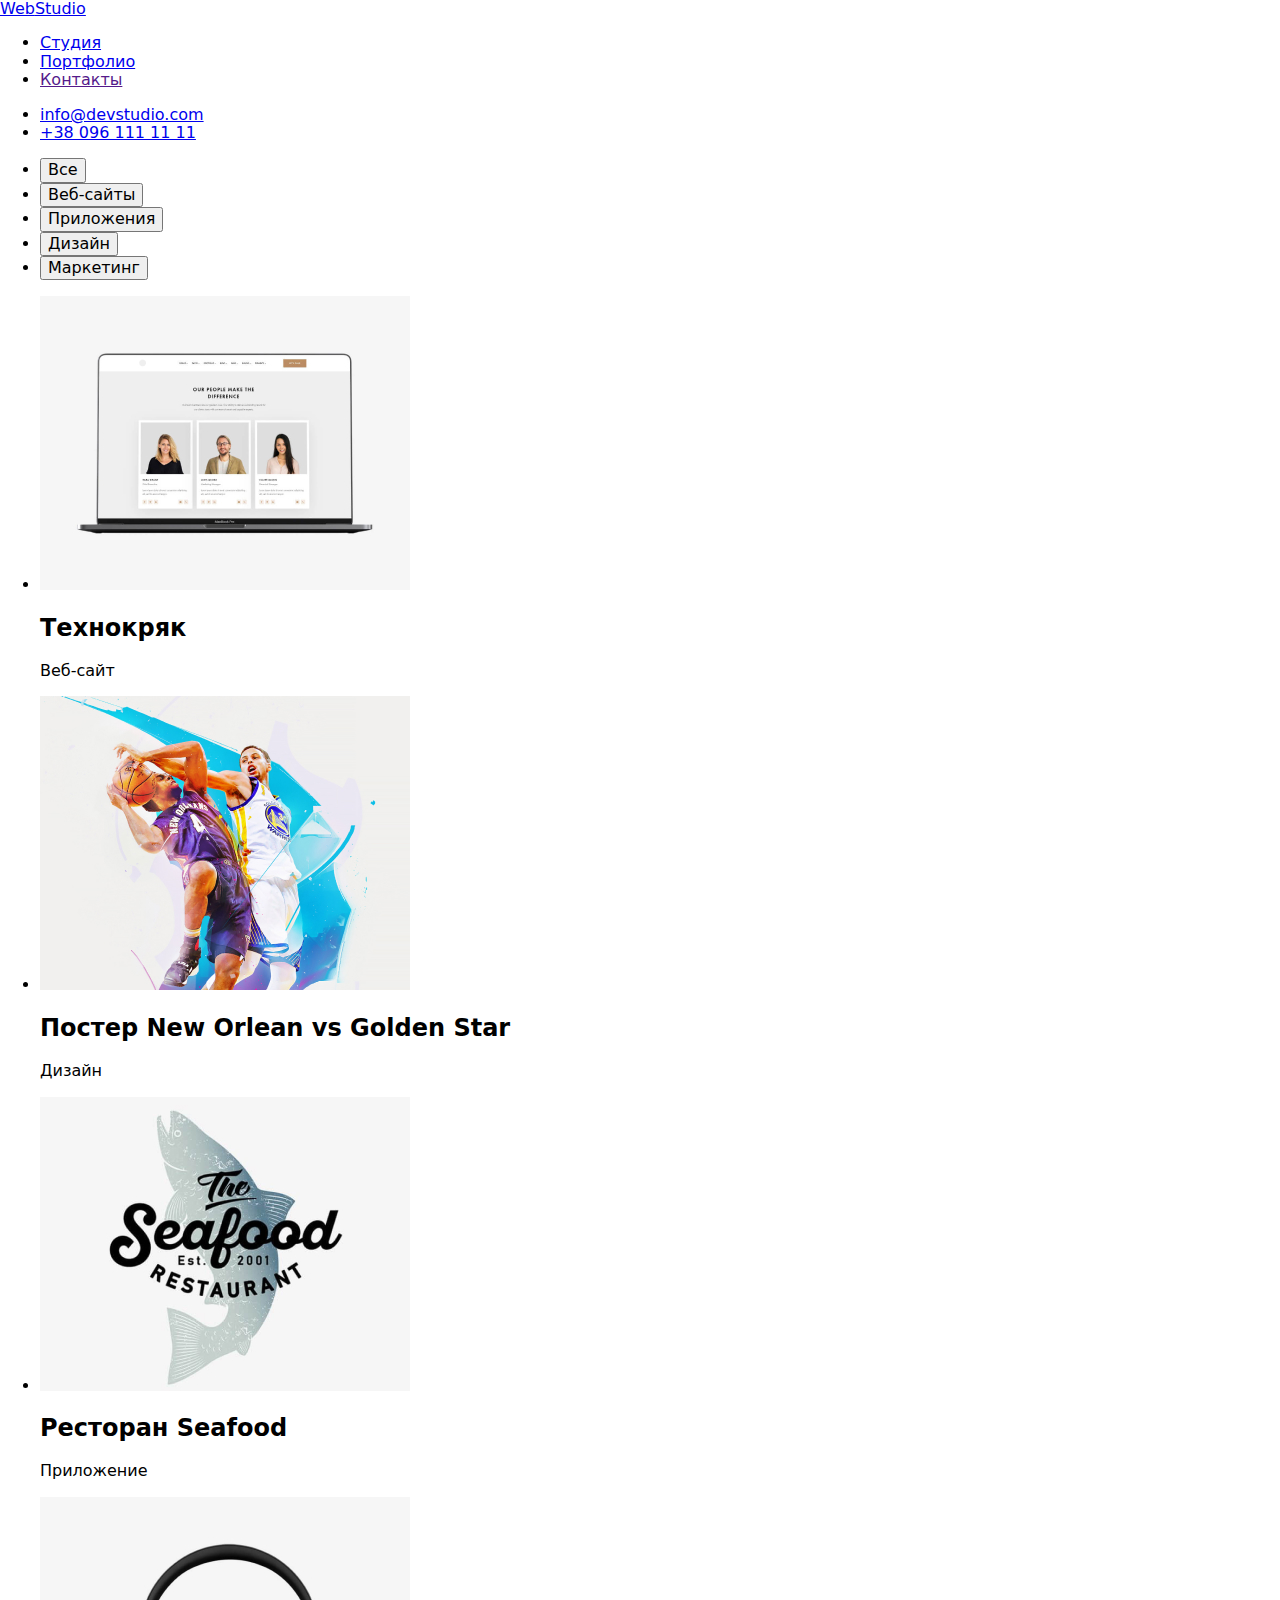
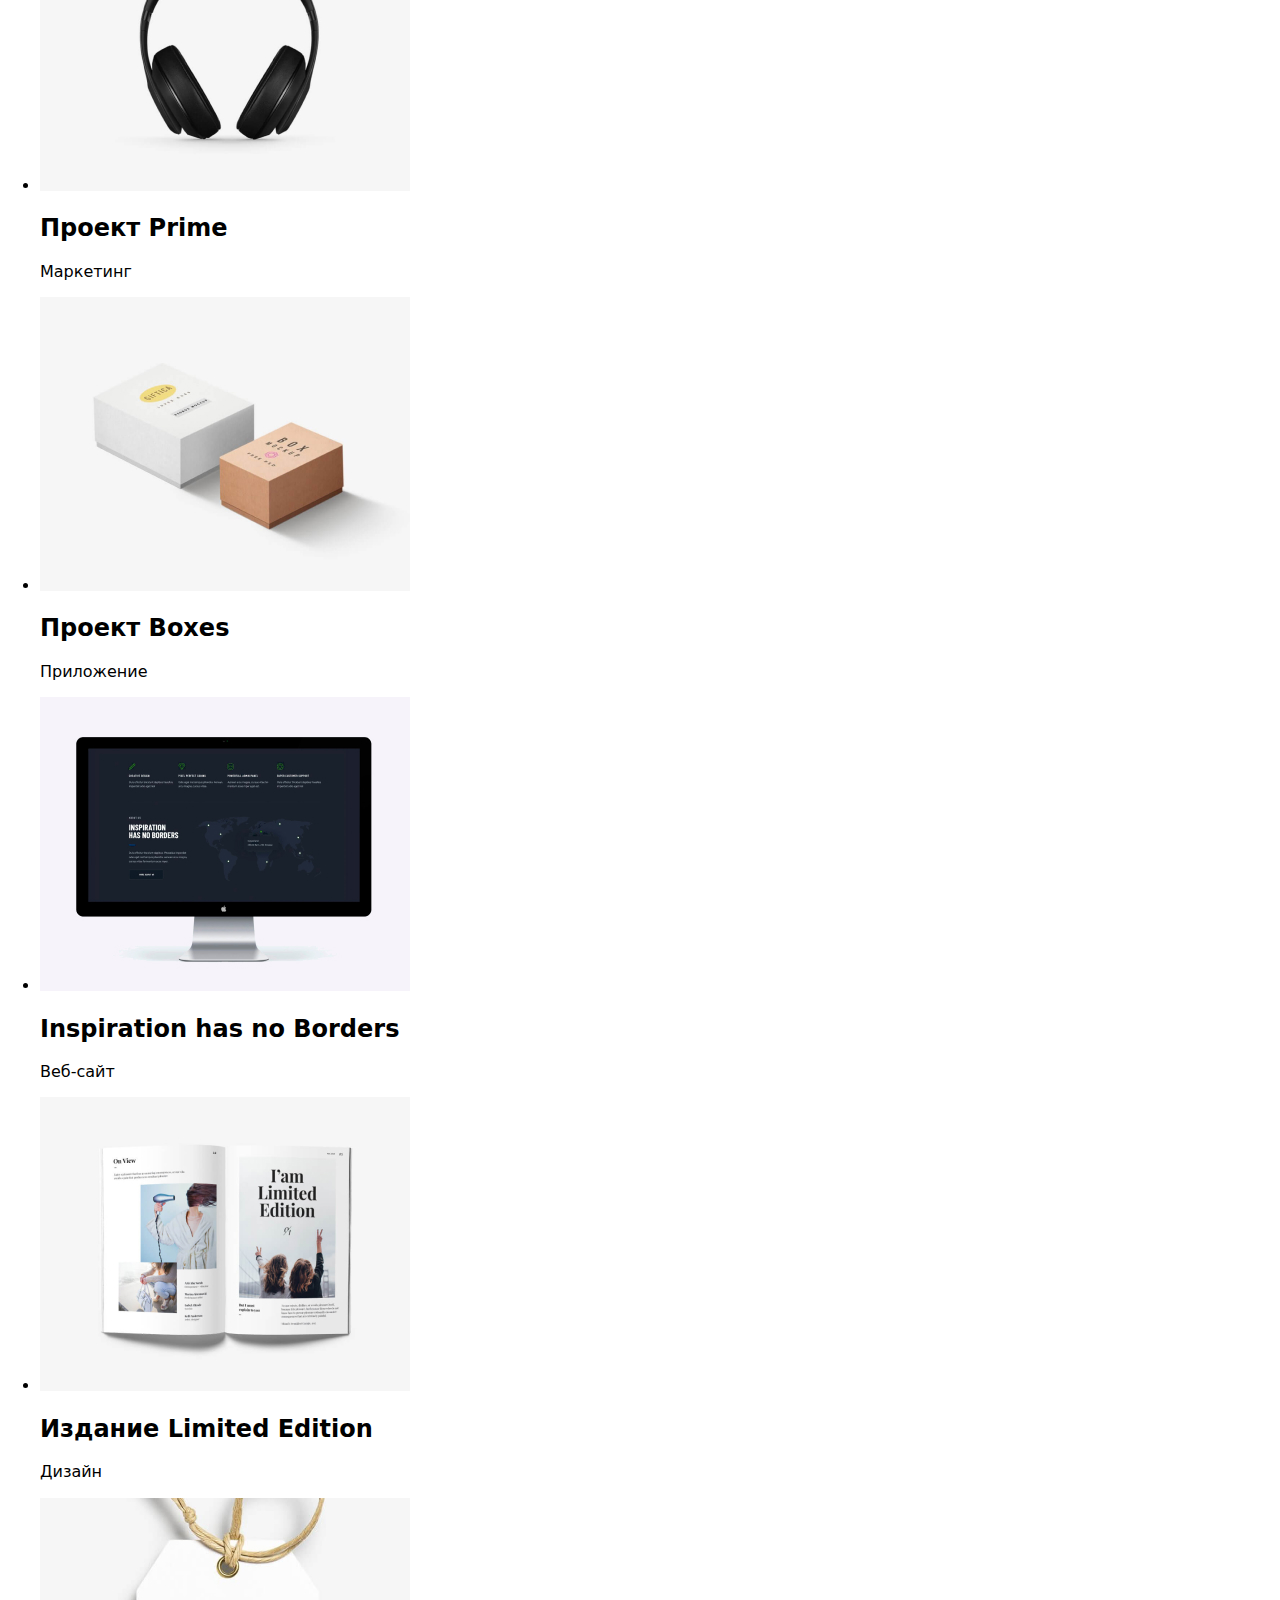
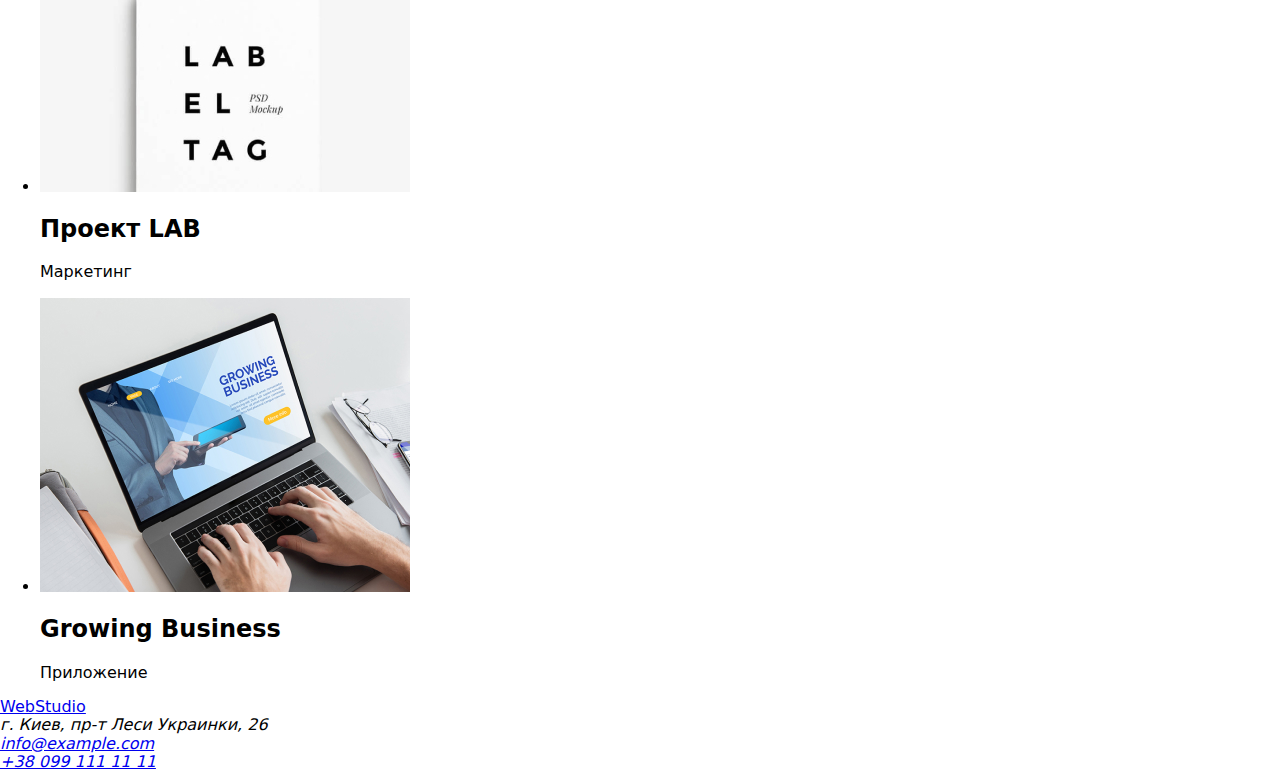
==== portfolio.html @ 15cdb3bb "переносить все данные в новый репозиторий" ====
<!DOCTYPE html>
<html lang="ru">

<head>
    <meta charset="UTF-8" />
    <meta name="viewport" content="width=device-width, initial-scale=1.0" />
    <title>Портфолио</title>
    <link href="https://fonts.googleapis.com/css2?family=Raleway:wght@700&family=Roboto:wght@400;500;700&display=swap"
        rel="stylesheet" />
    <link rel="stylesheet" href="./css/modern-normalize.css" />
    <link rel="stylesheet" href="./css/styles.css" />
</head>

<body>
    <!--Шапка страницы-->
    <header>
        <nav>
            <a href="./index.html" class="logo">
                <span class="blue">Web</span>Studio
            </a>

            <ul class="site-nav list">
                <li><a href="./index.html" class="link">Студия</a></li>
                <li><a href="./portfolio.html" class="link">Портфолио</a></li>
                <li><a href="" class="link">Контакты</a></li>
            </ul>
        </nav>

        <ul class="auht-nav list">
            <li>
                <a href="mailto:info@devstudio.com" class="link">info@devstudio.com</a>
            </li>
            <li>
                <a href="tel:+38-096-111-11-11" class="link">+38 096 111 11 11</a>
            </li>
        </ul>
    </header>

    <main>
        <section class="portfolio">
            <!--<h1>Наши работы</h1>-->
            <ul class="list">
                <li><button type="button" class="button">Все</button></li>
                <li><button type="button" class="button">Веб-сайты</button></li>
                <li><button type="button" class="button">Приложения</button></li>
                <li><button type="button" class="button">Дизайн</button></li>
                <li><button type="button" class="button">Маркетинг</button></li>
            </ul>

            <ul class="list">
                <li>
                    <a href="">
                        <img src="./images/portfolio1.jpg" alt="ноутбук с открытым сайтом" width="370" height="294" />
                    </a>
                    <h2 class="portfolio-title">Технокряк</h2>
                    <p class="portfolio-text">Веб-сайт</p>
                </li>
                <li>
                    <a href="">
                        <img src="./images/portfolio2.jpg" alt="два баскедболиста" width="370" height="294" />
                    </a>
                    <h2 class="portfolio-title">Постер New Orlean vs Golden Star</h2>
                    <p class="portfolio-text">Дизайн</p>
                </li>
                <li>
                    <a href="">
                        <img src="./images/portfolio3.jpg" alt="название приложения" width="370" height="294" />
                    </a>
                    <h2 class="portfolio-title">Ресторан Seafood</h2>
                    <p class="portfolio-text">Приложение</p>
                </li>
                <li>
                    <a href="">
                        <img src="./images/portfolio4.jpg" alt="наушники" width="370" height="294" />
                    </a>
                    <h2 class="portfolio-title">Проект Prime</h2>
                    <p class="portfolio-text">Маркетинг</p>
                </li>
                <li>
                    <a href="">
                        <img src="./images/portfolio5.jpg" alt="коробки" width="370" height="294" />
                    </a>
                    <h2 class="portfolio-title">Проект Boxes</h2>
                    <p class="portfolio-text">Приложение</p>
                </li>
                <li>
                    <a href="">
                        <img src="./images/portfolio6.jpg" alt="сайт на робочем столе" width="370" height="294" />
                    </a>
                    <h2 class="portfolio-title">Inspiration has no Borders</h2>
                    <p class="portfolio-text">Веб-сайт</p>
                </li>
                <li>
                    <a href="">
                        <img src="./images/portfolio7.jpg" alt="открытая книга" width="370" height="294" />
                    </a>
                    <h2 class="portfolio-title">Издание Limited Edition</h2>
                    <p class="portfolio-text">Дизайн</p>
                </li>
                <li>
                    <a href="">
                        <img src="./images/portfolio8.jpg" alt="бирка LAB" width="370" height="294" />
                    </a>
                    <h2 class="portfolio-title">Проект LAB</h2>
                    <p class="portfolio-text">Маркетинг</p>
                </li>
                <li>
                    <a href="">
                        <img src="./images/portfolio9.jpg" alt="Приложение Growing Business" width="370" height="294" />
                    </a>
                    <h2 class="portfolio-title">Growing Business</h2>
                    <p class="portfolio-text">Приложение</p>
                </li>
            </ul>
        </section>
    </main>

    <!--Подвал-->
    <footer class="contacts-container">
        <a href="./index.html" class="logo">
            <span class="blue">Web</span><span class="white">Studio</span>
        </a>
        <address>
            г. Киев, пр-т Леси Украинки, 26 <br />
            <a href="mailto:info@example.com" class="connection link">info@example.com</a><br />
            <a href="tel:+38-099-111-11-11" class="connection link">+38 099 111 11 11</a><br />
        </address>
    </footer>
</body>

</html>
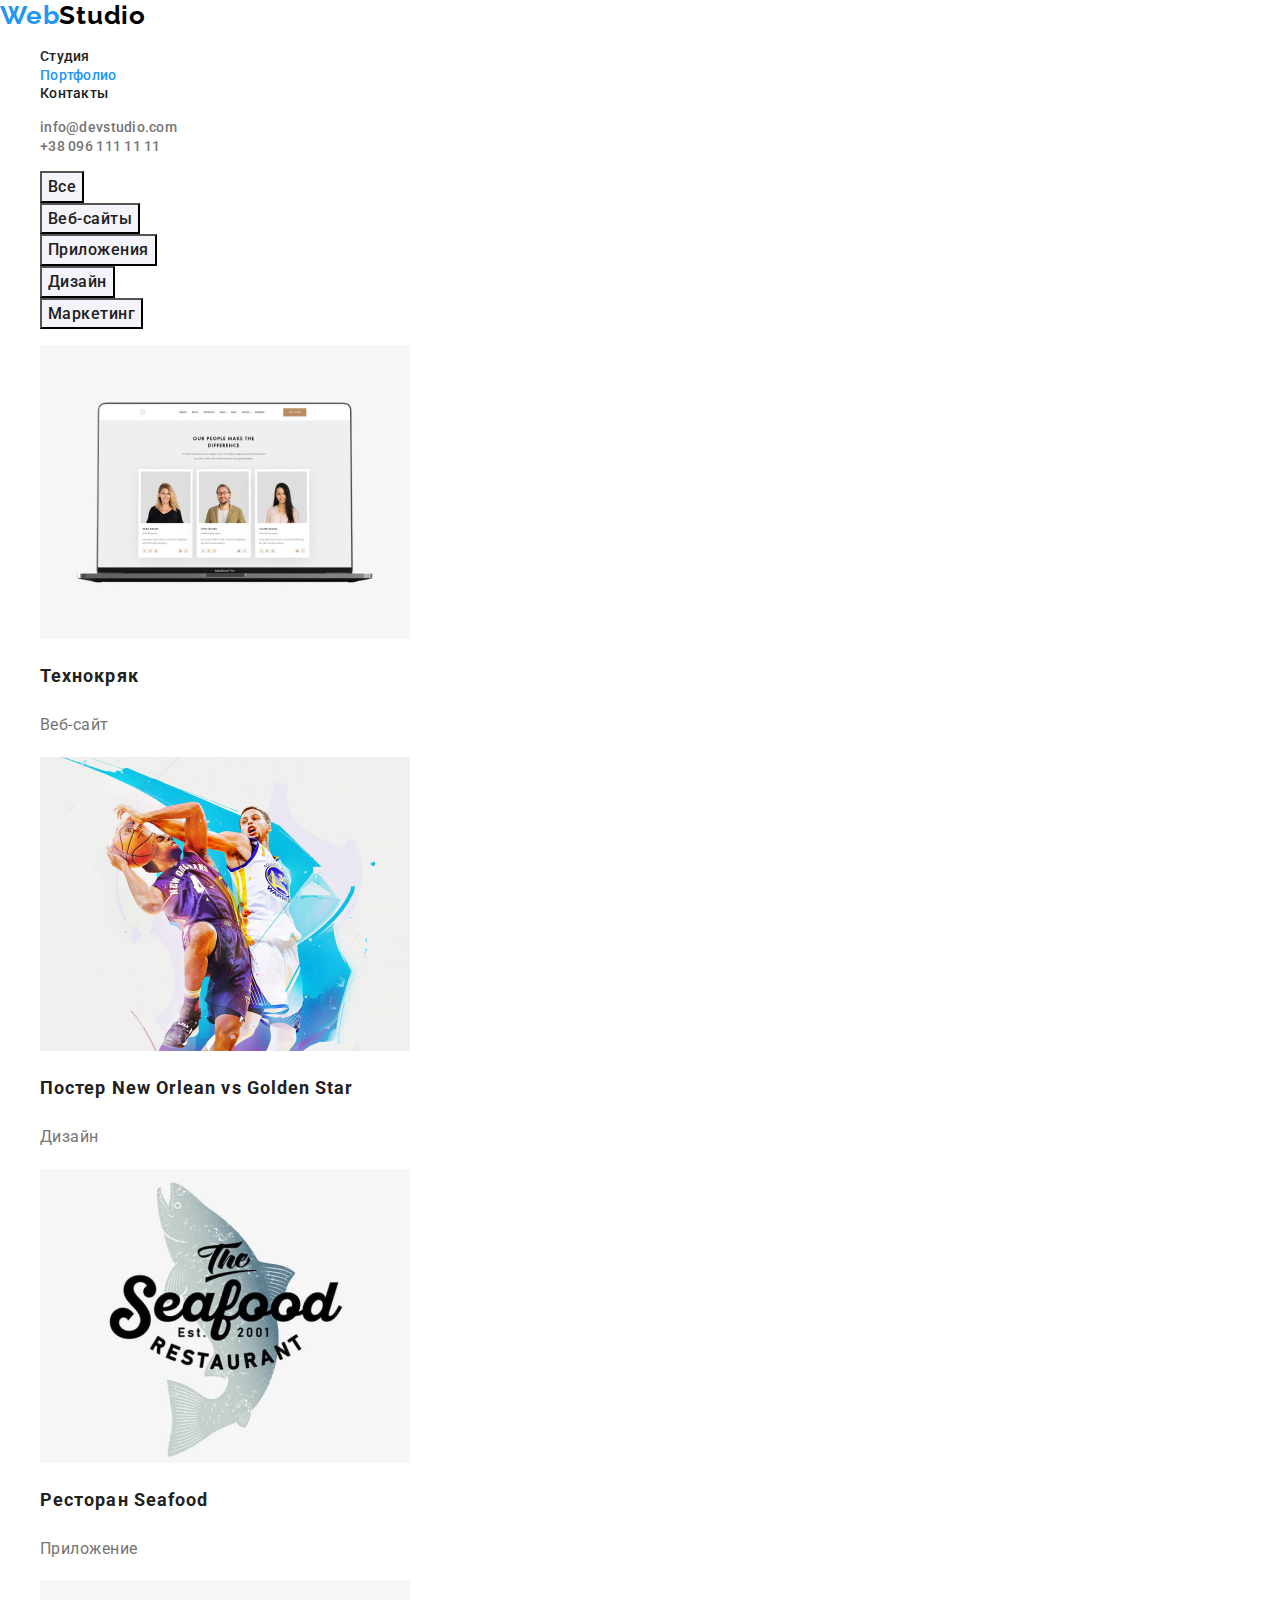
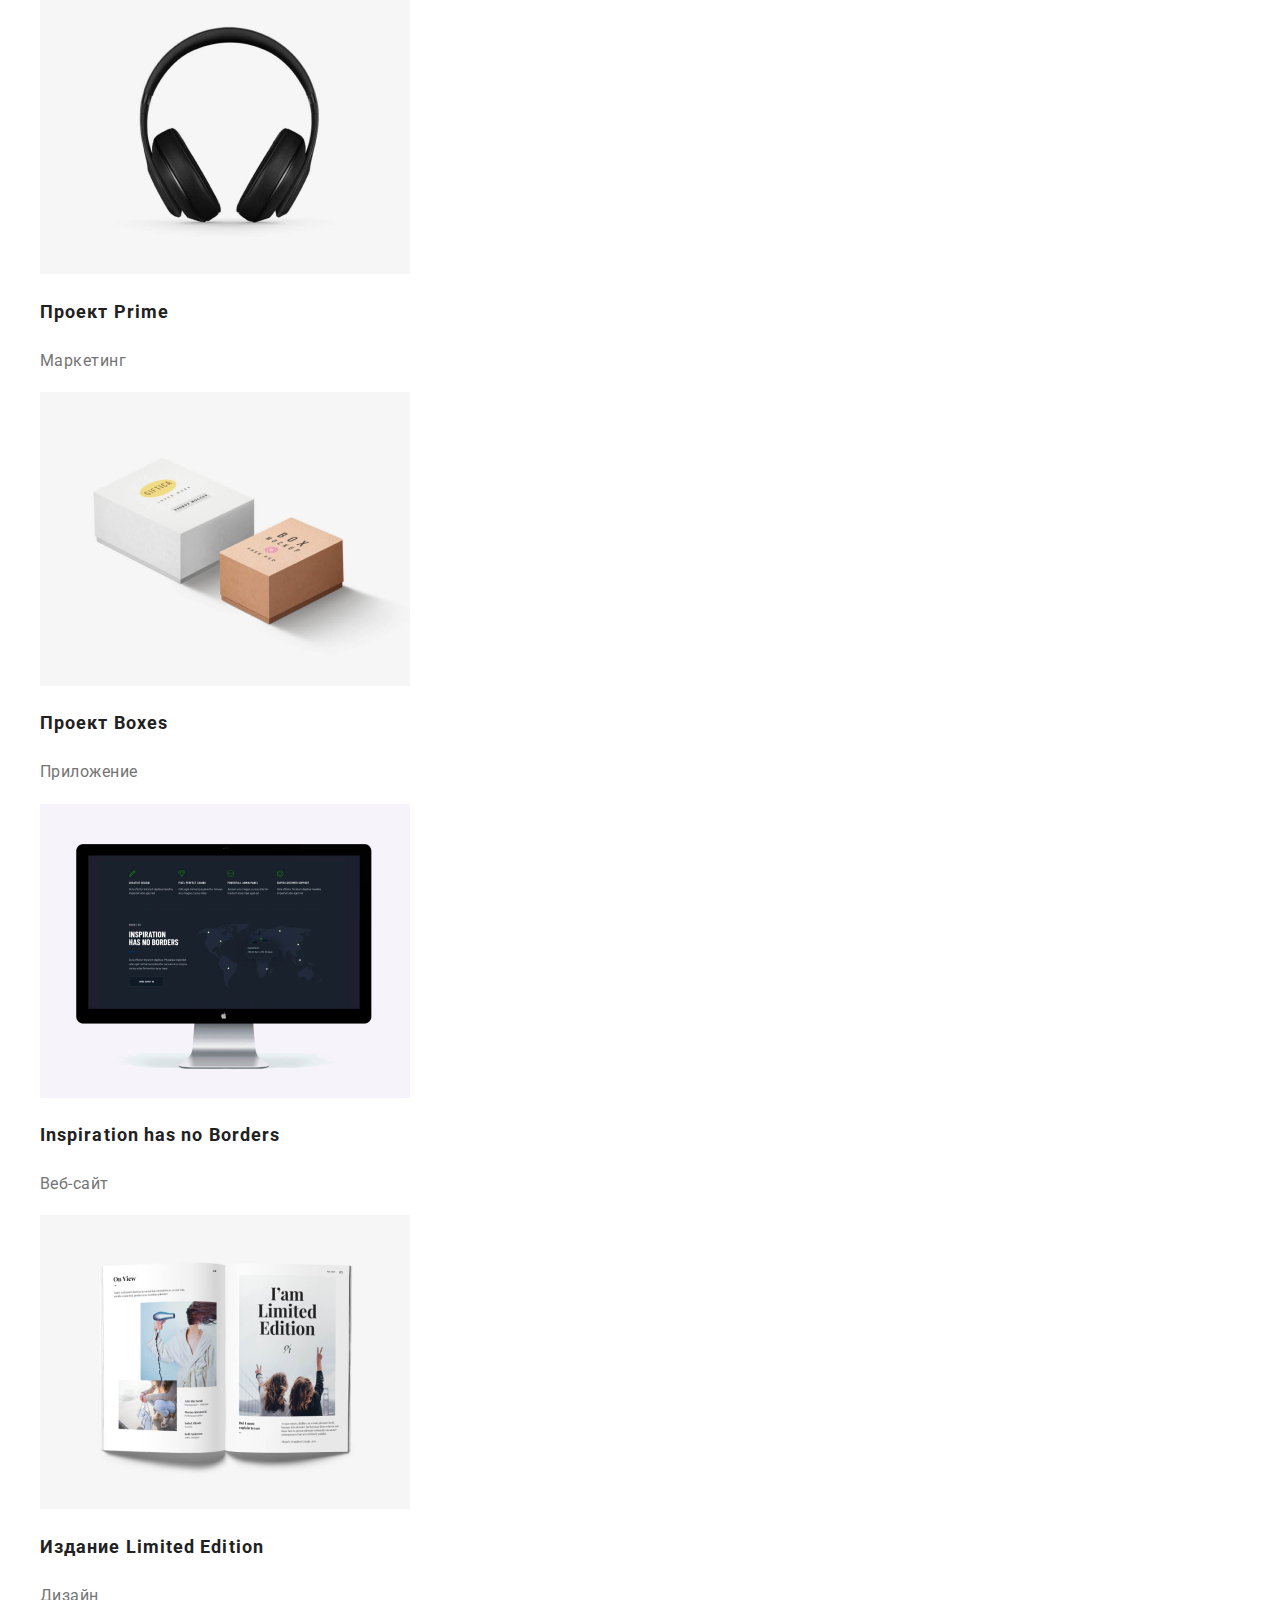
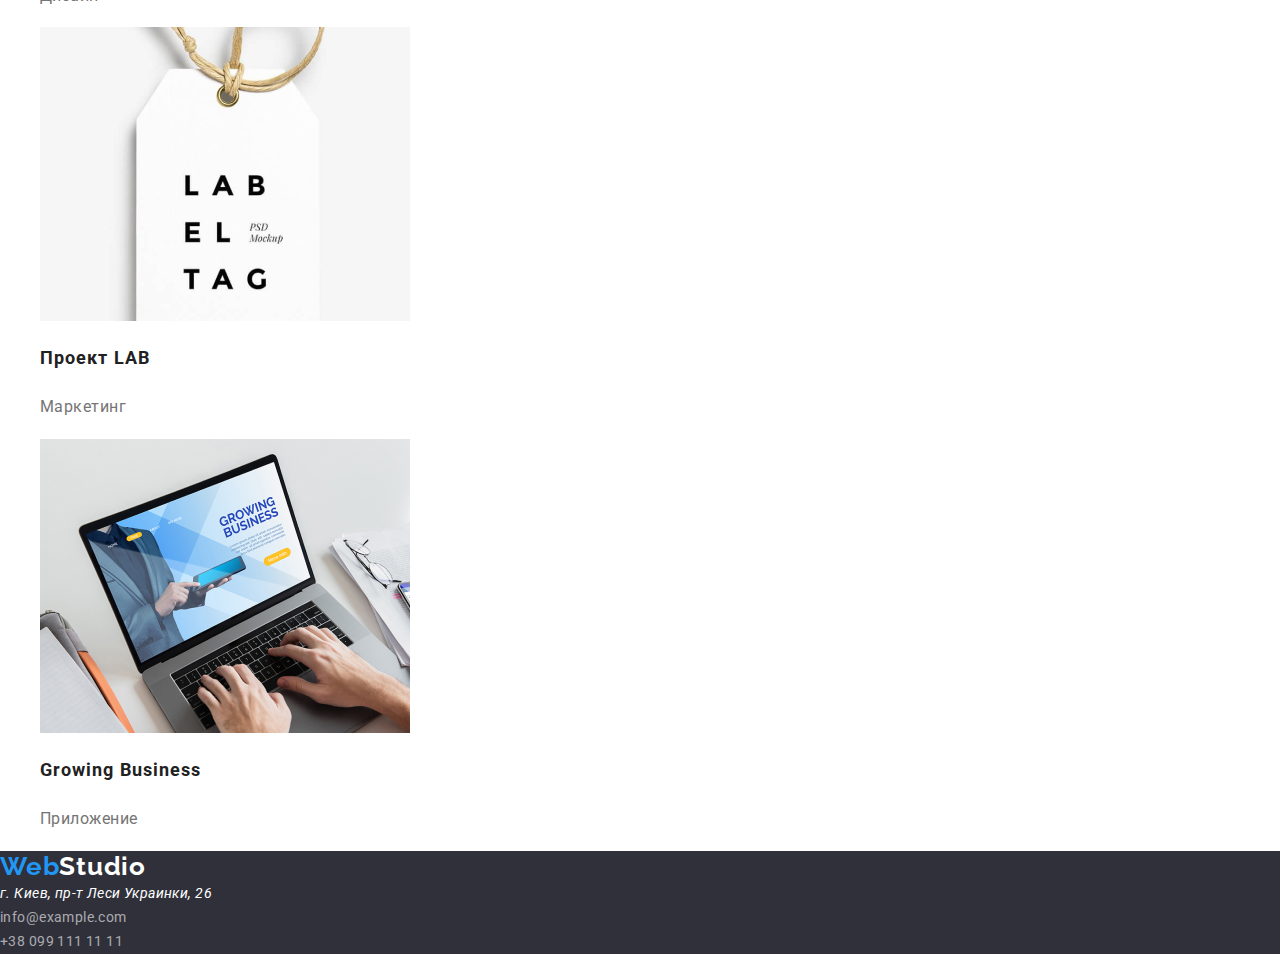
==== commit 4251bc8c: "добавляет портфолио и цвета" ====
--- a/portfolio.html
+++ b/portfolio.html
@@ -1,131 +1,182 @@
 <!DOCTYPE html>
 <html lang="ru">
-
-<head>
+  <head>
     <meta charset="UTF-8" />
     <meta name="viewport" content="width=device-width, initial-scale=1.0" />
     <title>Портфолио</title>
-    <link href="https://fonts.googleapis.com/css2?family=Raleway:wght@700&family=Roboto:wght@400;500;700&display=swap"
-        rel="stylesheet" />
+    <link
+      href="https://fonts.googleapis.com/css2?family=Raleway:wght@700&family=Roboto:wght@400;500;700&display=swap"
+      rel="stylesheet"
+    />
     <link rel="stylesheet" href="./css/modern-normalize.css" />
     <link rel="stylesheet" href="./css/styles.css" />
-</head>
+  </head>
 
-<body>
+  <body>
     <!--Шапка страницы-->
     <header>
-        <nav>
-            <a href="./index.html" class="logo">
-                <span class="blue">Web</span>Studio
-            </a>
+      <nav>
+        <a href="./index.html" class="logo">
+          <span class="blue">Web</span>Studio
+        </a>
 
-            <ul class="site-nav list">
-                <li><a href="./index.html" class="link">Студия</a></li>
-                <li><a href="./portfolio.html" class="link">Портфолио</a></li>
-                <li><a href="" class="link">Контакты</a></li>
-            </ul>
-        </nav>
+        <ul class="site-nav list">
+          <li><a href="./index.html" class="link">Студия</a></li>
+          <li><a href="./portfolio.html" class="link current">Портфолио</a></li>
+          <li><a href="" class="link">Контакты</a></li>
+        </ul>
+      </nav>
 
-        <ul class="auht-nav list">
-            <li>
-                <a href="mailto:info@devstudio.com" class="link">info@devstudio.com</a>
-            </li>
-            <li>
-                <a href="tel:+38-096-111-11-11" class="link">+38 096 111 11 11</a>
-            </li>
-        </ul>
+      <ul class="auht-nav list">
+        <li>
+          <a href="mailto:info@devstudio.com" class="link"
+            >info@devstudio.com</a
+          >
+        </li>
+        <li>
+          <a href="tel:+38-096-111-11-11" class="link">+38 096 111 11 11</a>
+        </li>
+      </ul>
     </header>
 
     <main>
-        <section class="portfolio">
-            <!--<h1>Наши работы</h1>-->
-            <ul class="list">
-                <li><button type="button" class="button">Все</button></li>
-                <li><button type="button" class="button">Веб-сайты</button></li>
-                <li><button type="button" class="button">Приложения</button></li>
-                <li><button type="button" class="button">Дизайн</button></li>
-                <li><button type="button" class="button">Маркетинг</button></li>
-            </ul>
+      <section class="portfolio">
+        <!--<h1>Наши работы</h1>-->
+        <ul class="list">
+          <li><button type="button" class="button">Все</button></li>
+          <li><button type="button" class="button">Веб-сайты</button></li>
+          <li><button type="button" class="button">Приложения</button></li>
+          <li><button type="button" class="button">Дизайн</button></li>
+          <li><button type="button" class="button">Маркетинг</button></li>
+        </ul>
 
-            <ul class="list">
-                <li>
-                    <a href="">
-                        <img src="./images/portfolio1.jpg" alt="ноутбук с открытым сайтом" width="370" height="294" />
-                    </a>
-                    <h2 class="portfolio-title">Технокряк</h2>
-                    <p class="portfolio-text">Веб-сайт</p>
-                </li>
-                <li>
-                    <a href="">
-                        <img src="./images/portfolio2.jpg" alt="два баскедболиста" width="370" height="294" />
-                    </a>
-                    <h2 class="portfolio-title">Постер New Orlean vs Golden Star</h2>
-                    <p class="portfolio-text">Дизайн</p>
-                </li>
-                <li>
-                    <a href="">
-                        <img src="./images/portfolio3.jpg" alt="название приложения" width="370" height="294" />
-                    </a>
-                    <h2 class="portfolio-title">Ресторан Seafood</h2>
-                    <p class="portfolio-text">Приложение</p>
-                </li>
-                <li>
-                    <a href="">
-                        <img src="./images/portfolio4.jpg" alt="наушники" width="370" height="294" />
-                    </a>
-                    <h2 class="portfolio-title">Проект Prime</h2>
-                    <p class="portfolio-text">Маркетинг</p>
-                </li>
-                <li>
-                    <a href="">
-                        <img src="./images/portfolio5.jpg" alt="коробки" width="370" height="294" />
-                    </a>
-                    <h2 class="portfolio-title">Проект Boxes</h2>
-                    <p class="portfolio-text">Приложение</p>
-                </li>
-                <li>
-                    <a href="">
-                        <img src="./images/portfolio6.jpg" alt="сайт на робочем столе" width="370" height="294" />
-                    </a>
-                    <h2 class="portfolio-title">Inspiration has no Borders</h2>
-                    <p class="portfolio-text">Веб-сайт</p>
-                </li>
-                <li>
-                    <a href="">
-                        <img src="./images/portfolio7.jpg" alt="открытая книга" width="370" height="294" />
-                    </a>
-                    <h2 class="portfolio-title">Издание Limited Edition</h2>
-                    <p class="portfolio-text">Дизайн</p>
-                </li>
-                <li>
-                    <a href="">
-                        <img src="./images/portfolio8.jpg" alt="бирка LAB" width="370" height="294" />
-                    </a>
-                    <h2 class="portfolio-title">Проект LAB</h2>
-                    <p class="portfolio-text">Маркетинг</p>
-                </li>
-                <li>
-                    <a href="">
-                        <img src="./images/portfolio9.jpg" alt="Приложение Growing Business" width="370" height="294" />
-                    </a>
-                    <h2 class="portfolio-title">Growing Business</h2>
-                    <p class="portfolio-text">Приложение</p>
-                </li>
-            </ul>
-        </section>
+        <ul class="list">
+          <li>
+            <a href="">
+              <img
+                src="./images/portfolio1.jpg"
+                alt="ноутбук с открытым сайтом"
+                width="370"
+                height="294"
+              />
+            </a>
+            <h2 class="portfolio-title">Технокряк</h2>
+            <p class="portfolio-text">Веб-сайт</p>
+          </li>
+          <li>
+            <a href="">
+              <img
+                src="./images/portfolio2.jpg"
+                alt="два баскедболиста"
+                width="370"
+                height="294"
+              />
+            </a>
+            <h2 class="portfolio-title">Постер New Orlean vs Golden Star</h2>
+            <p class="portfolio-text">Дизайн</p>
+          </li>
+          <li>
+            <a href="">
+              <img
+                src="./images/portfolio3.jpg"
+                alt="название приложения"
+                width="370"
+                height="294"
+              />
+            </a>
+            <h2 class="portfolio-title">Ресторан Seafood</h2>
+            <p class="portfolio-text">Приложение</p>
+          </li>
+          <li>
+            <a href="">
+              <img
+                src="./images/portfolio4.jpg"
+                alt="наушники"
+                width="370"
+                height="294"
+              />
+            </a>
+            <h2 class="portfolio-title">Проект Prime</h2>
+            <p class="portfolio-text">Маркетинг</p>
+          </li>
+          <li>
+            <a href="">
+              <img
+                src="./images/portfolio5.jpg"
+                alt="коробки"
+                width="370"
+                height="294"
+              />
+            </a>
+            <h2 class="portfolio-title">Проект Boxes</h2>
+            <p class="portfolio-text">Приложение</p>
+          </li>
+          <li>
+            <a href="">
+              <img
+                src="./images/portfolio6.jpg"
+                alt="сайт на робочем столе"
+                width="370"
+                height="294"
+              />
+            </a>
+            <h2 class="portfolio-title">Inspiration has no Borders</h2>
+            <p class="portfolio-text">Веб-сайт</p>
+          </li>
+          <li>
+            <a href="">
+              <img
+                src="./images/portfolio7.jpg"
+                alt="открытая книга"
+                width="370"
+                height="294"
+              />
+            </a>
+            <h2 class="portfolio-title">Издание Limited Edition</h2>
+            <p class="portfolio-text">Дизайн</p>
+          </li>
+          <li>
+            <a href="">
+              <img
+                src="./images/portfolio8.jpg"
+                alt="бирка LAB"
+                width="370"
+                height="294"
+              />
+            </a>
+            <h2 class="portfolio-title">Проект LAB</h2>
+            <p class="portfolio-text">Маркетинг</p>
+          </li>
+          <li>
+            <a href="">
+              <img
+                src="./images/portfolio9.jpg"
+                alt="Приложение Growing Business"
+                width="370"
+                height="294"
+              />
+            </a>
+            <h2 class="portfolio-title">Growing Business</h2>
+            <p class="portfolio-text">Приложение</p>
+          </li>
+        </ul>
+      </section>
     </main>
 
     <!--Подвал-->
     <footer class="contacts-container">
-        <a href="./index.html" class="logo">
-            <span class="blue">Web</span><span class="white">Studio</span>
-        </a>
-        <address>
-            г. Киев, пр-т Леси Украинки, 26 <br />
-            <a href="mailto:info@example.com" class="connection link">info@example.com</a><br />
-            <a href="tel:+38-099-111-11-11" class="connection link">+38 099 111 11 11</a><br />
-        </address>
+      <a href="./index.html" class="logo">
+        <span class="blue">Web</span><span class="white">Studio</span>
+      </a>
+      <address>
+        г. Киев, пр-т Леси Украинки, 26 <br />
+        <a href="mailto:info@example.com" class="connection link"
+          >info@example.com</a
+        ><br />
+        <a href="tel:+38-099-111-11-11" class="connection link"
+          >+38 099 111 11 11</a
+        ><br />
+      </address>
     </footer>
-</body>
-
-</html>+  </body>
+</html>
--- a/css/styles.css
+++ b/css/styles.css
@@ -0,0 +1,193 @@
+/* Цвета текста */
+:root {
+  --blue: #2196f3;
+  --black-one: #000000;
+  --black-two: #212121;
+  --gray-one: #757575;
+  --gray-two: rgba(255, 255, 255, 0.6);
+  --white: #ffffff;
+  --herro-background: #2f303a;
+  --portfolio-button-background: #f5f4fa;
+}
+
+body {
+  font-family: 'Roboto', sans-serif;
+  background-color: var(--white);
+  color: var(--black-two);
+}
+
+/* logo */
+.logo {
+  font-family: 'Raleway', sans-serif;
+  font-weight: 700;
+  color: var(--black-one);
+  text-decoration: none;
+
+  font-size: 26px;
+  line-height: 1.2;
+  letter-spacing: 0.03em;
+}
+
+.logo .blue {
+  color: var(--blue);
+}
+
+.logo .white {
+  color: var(--white);
+}
+
+.list {
+  list-style: none;
+}
+
+.link {
+  text-decoration: none;
+}
+
+/* site-nav */
+.site-nav .link {
+  font-weight: 500;
+  color: var(--black-two);
+  font-size: 14px;
+  line-height: 1.1;
+  letter-spacing: 0.02em;
+}
+
+.site-nav .link.current {
+  color: var(--blue);
+}
+
+.site-nav .link:hover,
+.site-nav .link:focus {
+  color: var(--blue);
+}
+
+/* auht-nav */
+.auht-nav .link {
+  font-weight: 500;
+  color: var(--gray-one);
+  font-size: 14px;
+  line-height: 1.1;
+  letter-spacing: 0.02em;
+}
+
+.auht-nav .link:hover,
+.auht-nav .link:focus {
+  color: var(--blue);
+}
+
+/* herro */
+
+.herro {
+  background-color: var(--herro-background);
+}
+
+.herro-title {
+  font-weight: 900;
+  color: var(--white);
+  text-transform: uppercase;
+  font-size: 44px;
+  line-height: 1.4;
+  letter-spacing: 0.06em;
+  text-align: center;
+}
+
+/* button */
+.button {
+  font-weight: 700;
+  background-color: var(--blue);
+  color: var(--white);
+  font-size: 16px;
+  line-height: 1.9;
+  letter-spacing: 0.06em;
+}
+
+/* section */
+.section-title {
+  font-weight: 700;
+  font-size: 36px;
+  line-height: 1.2;
+  letter-spacing: 0.03em;
+}
+
+/* featyre */
+.featyre .title {
+  font-weight: 700;
+  text-transform: uppercase;
+  font-size: 14px;
+  line-height: 1.1;
+  letter-spacing: 0.03em;
+}
+
+.featyre .text {
+  font-weight: 400;
+  color: var(--gray-one);
+  font-size: 14px;
+  line-height: 1.7;
+  letter-spacing: 0.03em;
+}
+
+/* team */
+.team .name {
+  font-weight: 500;
+  font-size: 16px;
+  line-height: 1.2;
+  letter-spacing: 0.03em;
+}
+
+.team .position {
+  font-weight: 400;
+  color: var(--gray-one);
+  font-size: 16px;
+  line-height: 1.2;
+  letter-spacing: 0.03em;
+}
+/* address */
+.contacts-container {
+  background-color: var(--herro-background);
+  color: var(--white);
+  font-weight: 400;
+  font-size: 14px;
+  line-height: 1.7;
+  letter-spacing: 0.03em;
+  font-style: normal;
+}
+
+.contacts-container .connection {
+  font-weight: 400;
+  color: var(--gray-two);
+  font-size: 14px;
+  line-height: 1.7;
+  letter-spacing: 0.03em;
+  font-style: normal;
+}
+
+/*portfolio.html*/
+.portfolio .button {
+  font-weight: 500;
+  background-color: var(--portfolio-button-background);
+  color: var(--black-two);
+  font-size: 16px;
+  line-height: 1.6;
+  letter-spacing: 0.03em;
+}
+.portfolio .button:hover,
+.portfolio .button:focus {
+  background-color: var(--blue);
+  color: var(--white);
+}
+
+.portfolio-title {
+  font-weight: 700;
+  font-size: 18px;
+  line-height: 2;
+  letter-spacing: 0.06em;
+}
+
+.portfolio-text {
+  color: var(--gray-one);
+  font-weight: 400;
+  font-size: 16px;
+  line-height: 1.9;
+  letter-spacing: 0.03em;
+}
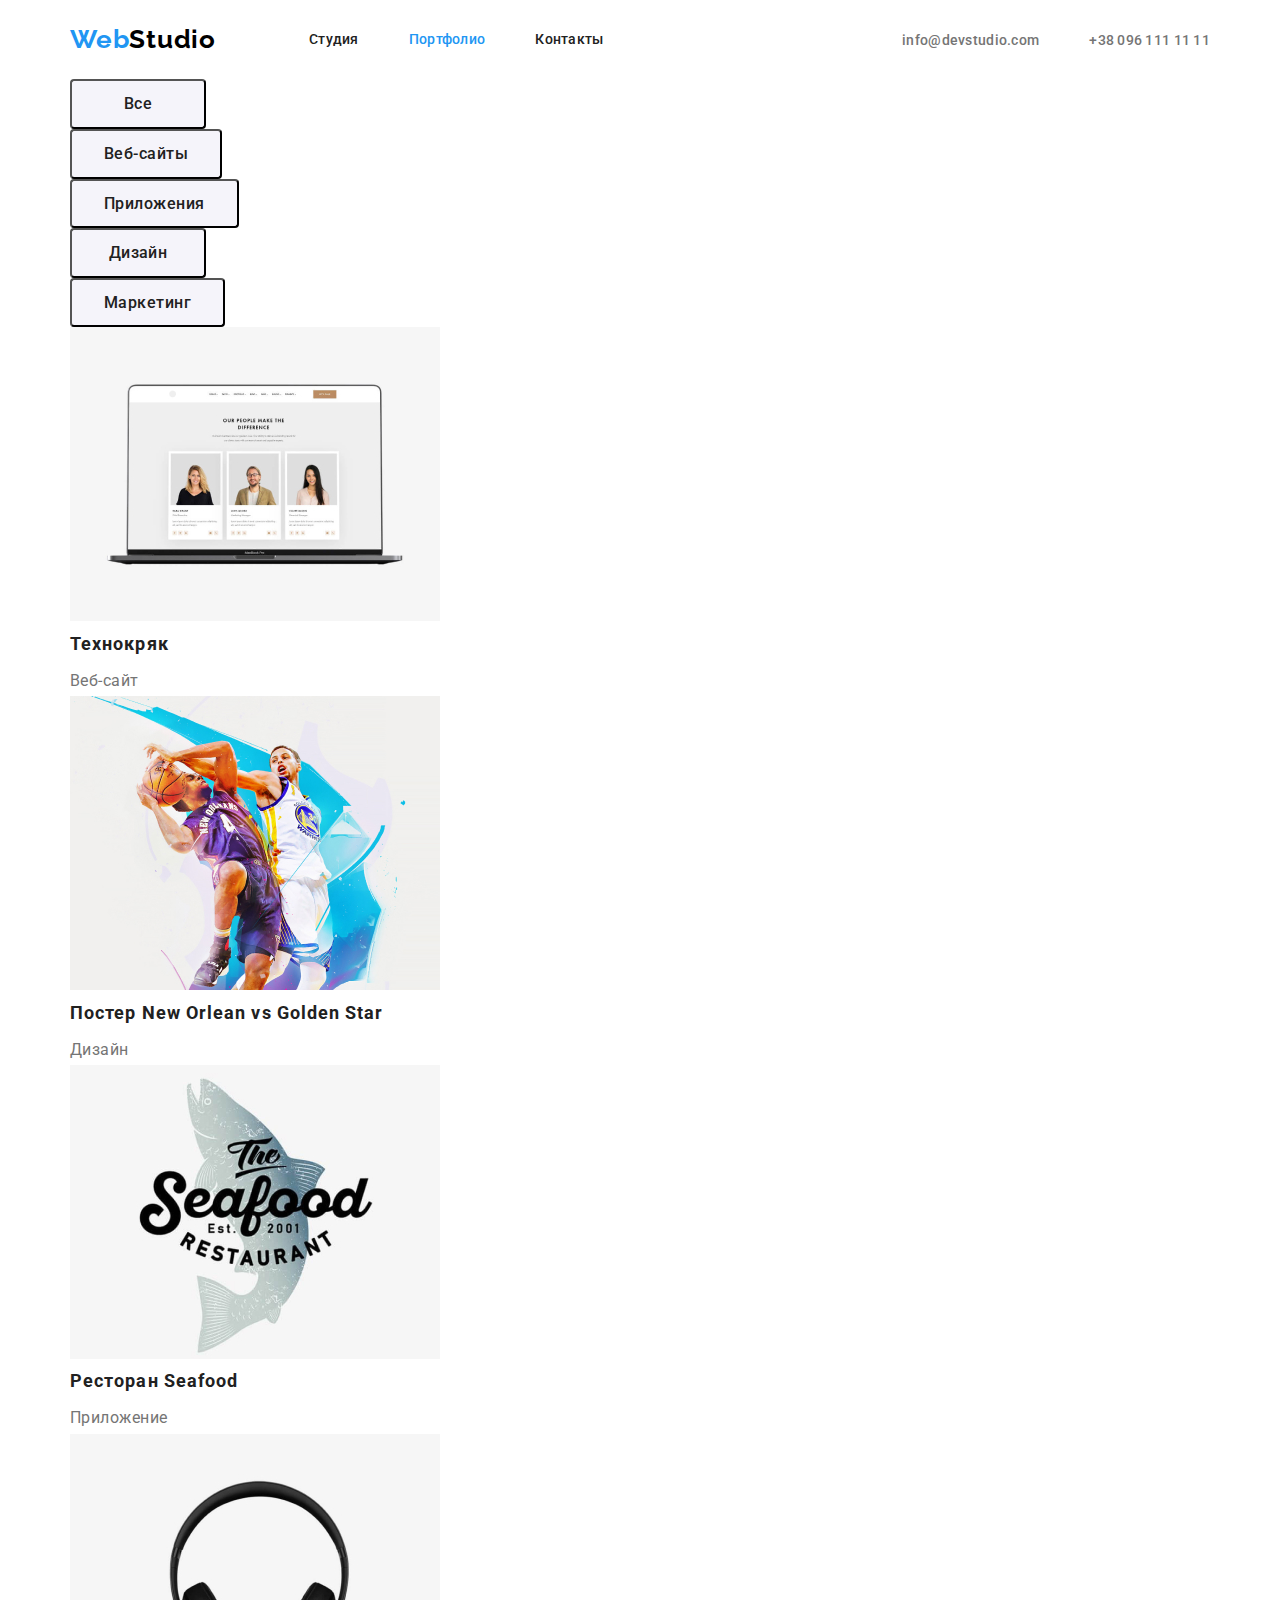
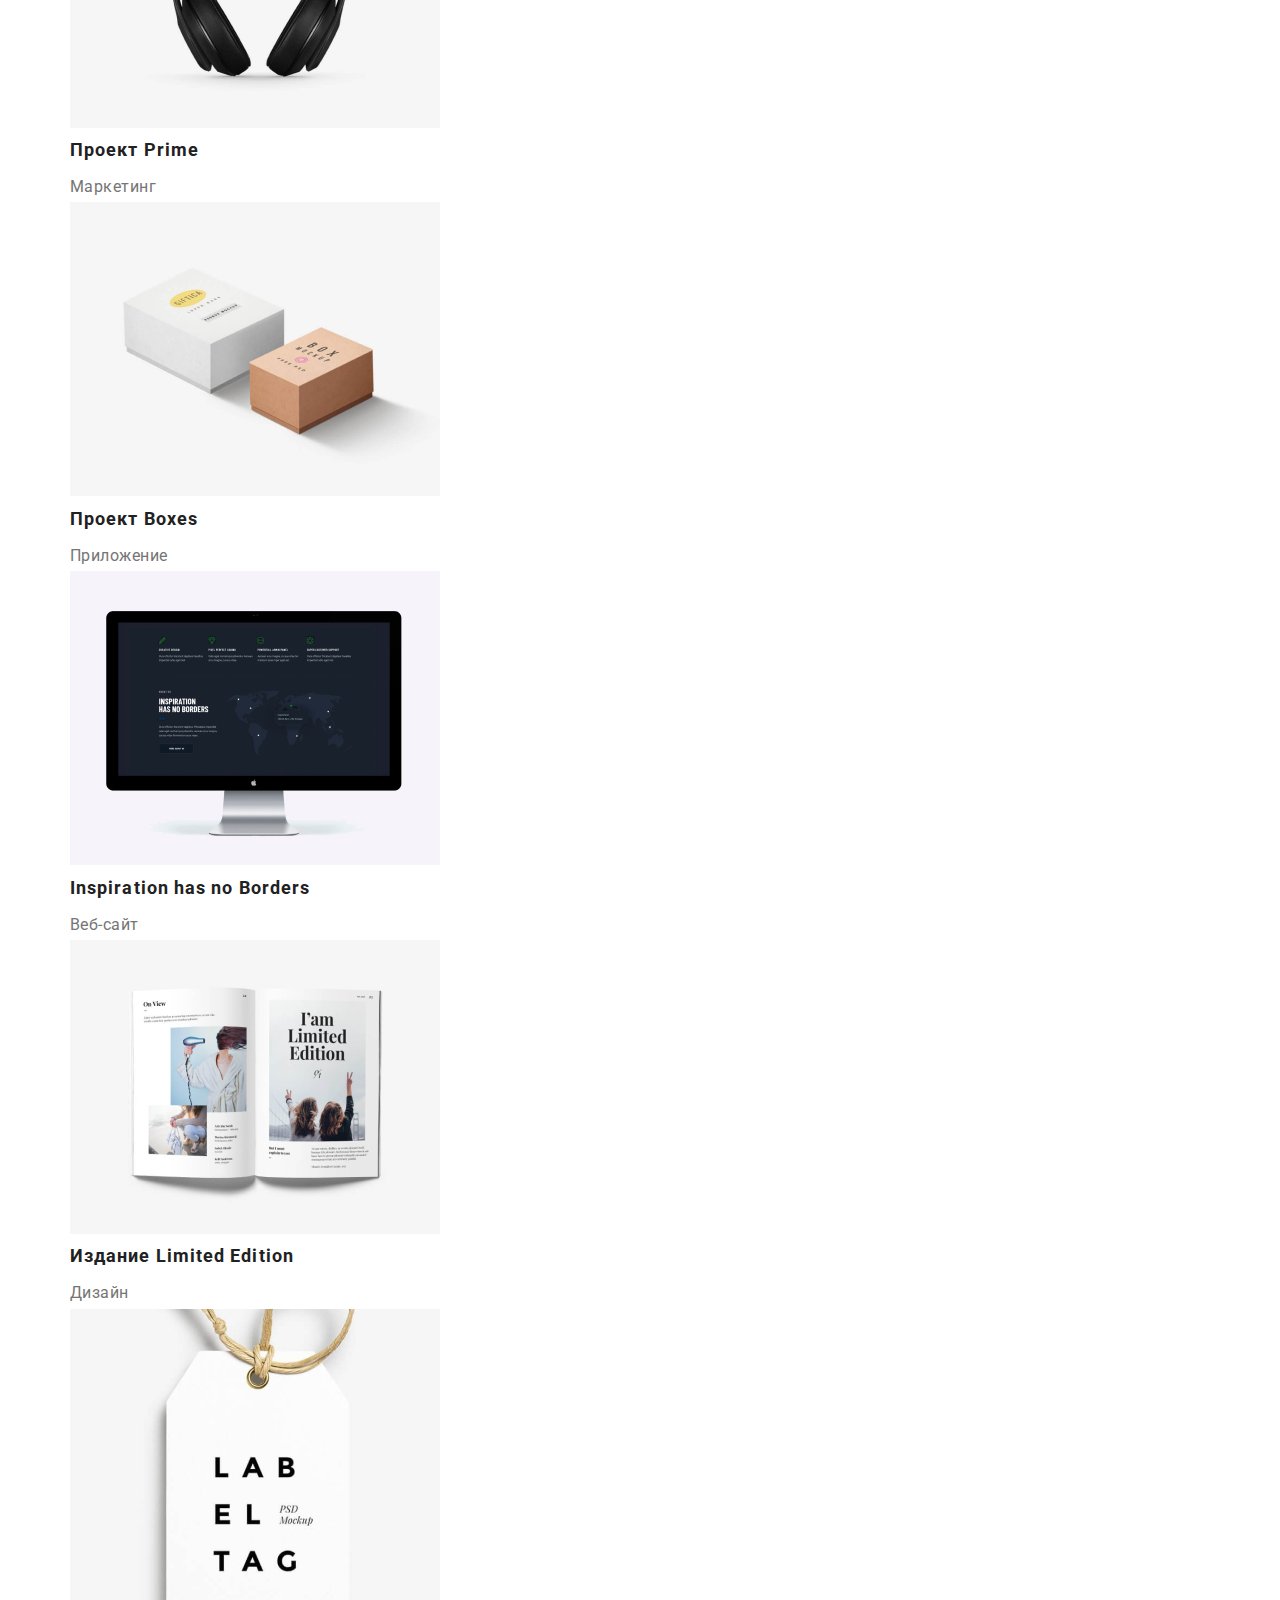
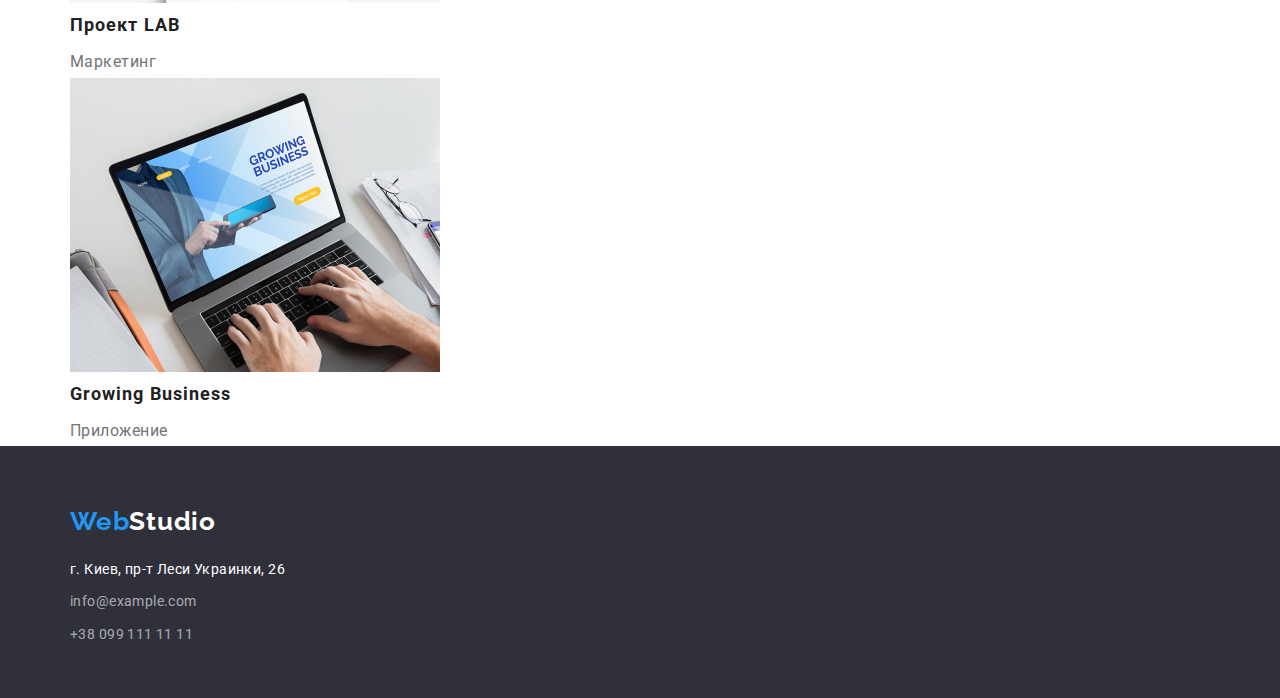
==== commit be2e680a: "переносит хедер и футер в портфолио" ====
--- a/portfolio.html
+++ b/portfolio.html
@@ -15,168 +15,188 @@
   <body>
     <!--Шапка страницы-->
     <header>
-      <nav>
+      <nav class="container main-nav">
         <a href="./index.html" class="logo">
           <span class="blue">Web</span>Studio
         </a>
 
         <ul class="site-nav list">
-          <li><a href="./index.html" class="link">Студия</a></li>
-          <li><a href="./portfolio.html" class="link current">Портфолио</a></li>
-          <li><a href="" class="link">Контакты</a></li>
+          <li class="item">
+            <a href="./index.html" class="link">Студия</a>
+          </li>
+          <li class="item">
+            <a href="./portfolio.html" class="link current">Портфолио</a>
+          </li>
+          <li class="item"><a href="" class="link">Контакты</a></li>
+        </ul>
+
+        <ul class="auht-nav list">
+          <li class="item">
+            <a href="mailto:info@devstudio.com" class="link"
+              >info@devstudio.com</a
+            >
+          </li>
+          <li class="item">
+            <a href="tel:+38-096-111-11-11" class="link">+38 096 111 11 11</a>
+          </li>
         </ul>
       </nav>
-
-      <ul class="auht-nav list">
-        <li>
-          <a href="mailto:info@devstudio.com" class="link"
-            >info@devstudio.com</a
-          >
-        </li>
-        <li>
-          <a href="tel:+38-096-111-11-11" class="link">+38 096 111 11 11</a>
-        </li>
-      </ul>
     </header>
 
     <main>
       <section class="portfolio">
         <!--<h1>Наши работы</h1>-->
-        <ul class="list">
-          <li><button type="button" class="button">Все</button></li>
-          <li><button type="button" class="button">Веб-сайты</button></li>
-          <li><button type="button" class="button">Приложения</button></li>
-          <li><button type="button" class="button">Дизайн</button></li>
-          <li><button type="button" class="button">Маркетинг</button></li>
-        </ul>
-
-        <ul class="list">
-          <li>
-            <a href="">
-              <img
-                src="./images/portfolio1.jpg"
-                alt="ноутбук с открытым сайтом"
-                width="370"
-                height="294"
-              />
-            </a>
-            <h2 class="portfolio-title">Технокряк</h2>
-            <p class="portfolio-text">Веб-сайт</p>
-          </li>
-          <li>
-            <a href="">
-              <img
-                src="./images/portfolio2.jpg"
-                alt="два баскедболиста"
-                width="370"
-                height="294"
-              />
-            </a>
-            <h2 class="portfolio-title">Постер New Orlean vs Golden Star</h2>
-            <p class="portfolio-text">Дизайн</p>
-          </li>
-          <li>
-            <a href="">
-              <img
-                src="./images/portfolio3.jpg"
-                alt="название приложения"
-                width="370"
-                height="294"
-              />
-            </a>
-            <h2 class="portfolio-title">Ресторан Seafood</h2>
-            <p class="portfolio-text">Приложение</p>
-          </li>
-          <li>
-            <a href="">
-              <img
-                src="./images/portfolio4.jpg"
-                alt="наушники"
-                width="370"
-                height="294"
-              />
-            </a>
-            <h2 class="portfolio-title">Проект Prime</h2>
-            <p class="portfolio-text">Маркетинг</p>
-          </li>
-          <li>
-            <a href="">
-              <img
-                src="./images/portfolio5.jpg"
-                alt="коробки"
-                width="370"
-                height="294"
-              />
-            </a>
-            <h2 class="portfolio-title">Проект Boxes</h2>
-            <p class="portfolio-text">Приложение</p>
-          </li>
-          <li>
-            <a href="">
-              <img
-                src="./images/portfolio6.jpg"
-                alt="сайт на робочем столе"
-                width="370"
-                height="294"
-              />
-            </a>
-            <h2 class="portfolio-title">Inspiration has no Borders</h2>
-            <p class="portfolio-text">Веб-сайт</p>
-          </li>
-          <li>
-            <a href="">
-              <img
-                src="./images/portfolio7.jpg"
-                alt="открытая книга"
-                width="370"
-                height="294"
-              />
-            </a>
-            <h2 class="portfolio-title">Издание Limited Edition</h2>
-            <p class="portfolio-text">Дизайн</p>
-          </li>
-          <li>
-            <a href="">
-              <img
-                src="./images/portfolio8.jpg"
-                alt="бирка LAB"
-                width="370"
-                height="294"
-              />
-            </a>
-            <h2 class="portfolio-title">Проект LAB</h2>
-            <p class="portfolio-text">Маркетинг</p>
-          </li>
-          <li>
-            <a href="">
-              <img
-                src="./images/portfolio9.jpg"
-                alt="Приложение Growing Business"
-                width="370"
-                height="294"
-              />
-            </a>
-            <h2 class="portfolio-title">Growing Business</h2>
-            <p class="portfolio-text">Приложение</p>
-          </li>
-        </ul>
+        <div class="container">
+          <ul class="list">
+            <li class="item">
+              <button type="button" class="button">Все</button>
+            </li>
+            <li class="item">
+              <button type="button" class="button">Веб-сайты</button>
+            </li>
+            <li class="item">
+              <button type="button" class="button">Приложения</button>
+            </li>
+            <li class="item">
+              <button type="button" class="button">Дизайн</button>
+            </li>
+            <li class="item">
+              <button type="button" class="button">Маркетинг</button>
+            </li>
+          </ul>
+        </div>
+
+        <div class="container">
+          <ul class="list">
+            <li>
+              <a href="">
+                <img
+                  src="./images/portfolio1.jpg"
+                  alt="ноутбук с открытым сайтом"
+                  width="370"
+                  height="294"
+                />
+              </a>
+              <h2 class="portfolio-title">Технокряк</h2>
+              <p class="portfolio-text">Веб-сайт</p>
+            </li>
+            <li>
+              <a href="">
+                <img
+                  src="./images/portfolio2.jpg"
+                  alt="два баскедболиста"
+                  width="370"
+                  height="294"
+                />
+              </a>
+              <h2 class="portfolio-title">Постер New Orlean vs Golden Star</h2>
+              <p class="portfolio-text">Дизайн</p>
+            </li>
+            <li>
+              <a href="">
+                <img
+                  src="./images/portfolio3.jpg"
+                  alt="название приложения"
+                  width="370"
+                  height="294"
+                />
+              </a>
+              <h2 class="portfolio-title">Ресторан Seafood</h2>
+              <p class="portfolio-text">Приложение</p>
+            </li>
+            <li>
+              <a href="">
+                <img
+                  src="./images/portfolio4.jpg"
+                  alt="наушники"
+                  width="370"
+                  height="294"
+                />
+              </a>
+              <h2 class="portfolio-title">Проект Prime</h2>
+              <p class="portfolio-text">Маркетинг</p>
+            </li>
+            <li>
+              <a href="">
+                <img
+                  src="./images/portfolio5.jpg"
+                  alt="коробки"
+                  width="370"
+                  height="294"
+                />
+              </a>
+              <h2 class="portfolio-title">Проект Boxes</h2>
+              <p class="portfolio-text">Приложение</p>
+            </li>
+            <li>
+              <a href="">
+                <img
+                  src="./images/portfolio6.jpg"
+                  alt="сайт на робочем столе"
+                  width="370"
+                  height="294"
+                />
+              </a>
+              <h2 class="portfolio-title">Inspiration has no Borders</h2>
+              <p class="portfolio-text">Веб-сайт</p>
+            </li>
+            <li>
+              <a href="">
+                <img
+                  src="./images/portfolio7.jpg"
+                  alt="открытая книга"
+                  width="370"
+                  height="294"
+                />
+              </a>
+              <h2 class="portfolio-title">Издание Limited Edition</h2>
+              <p class="portfolio-text">Дизайн</p>
+            </li>
+            <li>
+              <a href="">
+                <img
+                  src="./images/portfolio8.jpg"
+                  alt="бирка LAB"
+                  width="370"
+                  height="294"
+                />
+              </a>
+              <h2 class="portfolio-title">Проект LAB</h2>
+              <p class="portfolio-text">Маркетинг</p>
+            </li>
+            <li>
+              <a href="">
+                <img
+                  src="./images/portfolio9.jpg"
+                  alt="Приложение Growing Business"
+                  width="370"
+                  height="294"
+                />
+              </a>
+              <h2 class="portfolio-title">Growing Business</h2>
+              <p class="portfolio-text">Приложение</p>
+            </li>
+          </ul>
+        </div>
       </section>
     </main>
 
     <!--Подвал-->
     <footer class="contacts-container">
-      <a href="./index.html" class="logo">
-        <span class="blue">Web</span><span class="white">Studio</span>
-      </a>
-      <address>
-        г. Киев, пр-т Леси Украинки, 26 <br />
-        <a href="mailto:info@example.com" class="connection link"
-          >info@example.com</a
-        ><br />
-        <a href="tel:+38-099-111-11-11" class="connection link"
-          >+38 099 111 11 11</a
-        ><br />
-      </address>
+      <div class="container">
+        <a href="./index.html" class="logo footer">
+          <span class="blue">Web</span><span class="white">Studio</span>
+        </a>
+        <address class="adress-content">
+          <p class="text">г. Киев, пр-т Леси Украинки, 26</p>
+          <a href="mailto:info@example.com" class="connection link text"
+            >info@example.com</a
+          >
+          <a href="tel:+38-099-111-11-11" class="connection link text"
+            >+38 099 111 11 11</a
+          >
+        </address>
+      </div>
     </footer>
   </body>
 </html>
--- a/css/styles.css
+++ b/css/styles.css
@@ -1,3 +1,12 @@
+html {
+  box-sizing: border-box;
+}
+*/ *,
+*::before,
+*::after {
+  box-sizing: inherit;
+}
+
 /* Цвета текста */
 :root {
   --blue: #2196f3;
@@ -8,6 +17,7 @@
   --white: #ffffff;
   --herro-background: #2f303a;
   --portfolio-button-background: #f5f4fa;
+  --section-background: #f5f4fa;
 }
 
 body {
@@ -16,8 +26,17 @@
   color: var(--black-two);
 }
 
+.container {
+  width: 1170px;
+  padding-left: 15px;
+  padding-right: 15px;
+  margin-left: auto;
+  margin-right: auto;
+}
+
 /* logo */
 .logo {
+  margin-right: 93px;
   font-family: 'Raleway', sans-serif;
   font-weight: 700;
   color: var(--black-one);
@@ -37,6 +56,8 @@
 }
 
 .list {
+  padding: 0;
+  margin: 0;
   list-style: none;
 }
 
@@ -44,13 +65,40 @@
   text-decoration: none;
 }
 
+.picture {
+  display: block;
+  max-width: 100%;
+  height: auto;
+}
+
 /* site-nav */
+.main-nav {
+  align-items: center;
+  display: flex;
+  /* justify-content: space-around; */
+}
+
+.site-nav {
+  display: flex;
+}
+/* .site-nav .item {
+  outline: 1px solid red;
+} */
+
+.site-nav .item:not(:last-child) {
+  margin-right: 50px;
+}
+
 .site-nav .link {
+  display: block;
   font-weight: 500;
+
   color: var(--black-two);
   font-size: 14px;
   line-height: 1.1;
   letter-spacing: 0.02em;
+  padding-top: 32px;
+  padding-bottom: 32px;
 }
 
 .site-nav .link.current {
@@ -63,6 +111,15 @@
 }
 
 /* auht-nav */
+.auht-nav {
+  display: flex;
+  margin-left: auto;
+}
+
+.auht-nav .item:not(:last-child) {
+  margin-right: 50px;
+}
+
 .auht-nav .link {
   font-weight: 500;
   color: var(--gray-one);
@@ -79,21 +136,34 @@
 /* herro */
 
 .herro {
+  text-align: center;
   background-color: var(--herro-background);
 }
 
 .herro-title {
+  margin-top: 0;
+  margin-bottom: 30px;
+  margin-left: auto;
+  margin-right: auto;
+  /* padding-top: 200px; */
+  width: 696px;
+
   font-weight: 900;
   color: var(--white);
   text-transform: uppercase;
   font-size: 44px;
   line-height: 1.4;
   letter-spacing: 0.06em;
-  text-align: center;
 }
 
 /* button */
 .button {
+  /* margin-bottom: 210px; */
+  display: inline-block;
+  min-width: 136px;
+  padding: 10px 32px;
+  border-radius: 4px;
+
   font-weight: 700;
   background-color: var(--blue);
   color: var(--white);
@@ -102,7 +172,31 @@
   letter-spacing: 0.06em;
 }
 
+.btn {
+  display: block;
+}
+
 /* section */
+.section {
+  padding-top: 0;
+  padding-bottom: 94px;
+}
+
+.section-top {
+  padding-top: 94px;
+  padding-bottom: 94px;
+}
+
+.section-top.content {
+  background-color: var(--section-background);
+}
+
+.section-title.centered {
+  margin-top: 0;
+  margin-bottom: 50px;
+  text-align: center;
+}
+
 .section-title {
   font-weight: 700;
   font-size: 36px;
@@ -111,7 +205,20 @@
 }
 
 /* featyre */
+.featyre {
+  display: flex;
+}
+
+.featyre .item:not(:last-child) {
+  margin-right: 30px;
+}
+
+/* .container .featyre {
+  padding-top: 94px;
+} */
 .featyre .title {
+  margin-top: 0;
+  margin-bottom: 10px;
   font-weight: 700;
   text-transform: uppercase;
   font-size: 14px;
@@ -120,15 +227,63 @@
 }
 
 .featyre .text {
+  margin-top: 0;
+  margin-bottom: 0;
+
   font-weight: 400;
   color: var(--gray-one);
   font-size: 14px;
   line-height: 1.7;
   letter-spacing: 0.03em;
 }
+/* What the company does */
+.doing {
+  display: flex;
+}
+
+/* .doing .picture {
+  display: block;
+  max-width: 100%;
+  height: auto;
+} */
+.doing .item:not(:last-child) {
+  margin-right: 30px;
+}
 
 /* team */
+/* .section .container { */
+/* background-color: #f5f4fa; */
+/* padding-top: 94px; */
+/* } */
+/* .section .container:not(:last-child) {
+  margin-right: 30px;
+} */
+.card {
+  background: #ffffff;
+  box-shadow: 0px 1px 3px rgba(0, 0, 0, 0.12), 0px 1px 1px rgba(0, 0, 0, 0.14),
+    0px 2px 1px rgba(0, 0, 0, 0.2);
+  border-radius: 0px 0px 4px 4px;
+
+  text-align: center;
+}
+
+.card-content {
+  padding-top: 30px;
+  padding-bottom: 30px;
+}
+
+.team {
+  display: flex;
+}
+
+.team .item:not(:last-child) {
+  margin-right: 30px;
+}
+
 .team .name {
+  margin-top: 0;
+  margin-bottom: 10px;
+
   font-weight: 500;
   font-size: 16px;
   line-height: 1.2;
@@ -136,6 +291,9 @@
 }
 
 .team .position {
+  margin-top: 0;
+  margin-bottom: 0;
+
   font-weight: 400;
   color: var(--gray-one);
   font-size: 16px;
@@ -151,6 +309,30 @@
   line-height: 1.7;
   letter-spacing: 0.03em;
   font-style: normal;
+
+  height: 252px;
+}
+
+.contacts-container .footer {
+  display: block;
+  margin-right: 0;
+  padding-top: 60px;
+  padding-bottom: 20px;
+}
+
+.adress-content {
+  display: flex;
+  flex-direction: column;
+
+  font-style: normal;
+  /* margin-top: 0px;
+  margin-bottom: 0px; */
+}
+
+.adress-content .text {
+  margin-top: 0px;
+  margin-bottom: 0px;
+  padding-bottom: 9px;
 }
 
 .contacts-container .connection {
@@ -178,6 +360,9 @@
 }
 
 .portfolio-title {
+  margin-top: 0;
+  margin-bottom: 4px;
+
   font-weight: 700;
   font-size: 18px;
   line-height: 2;
@@ -185,6 +370,9 @@
 }
 
 .portfolio-text {
+  margin-top: 0;
+  margin-bottom: 0;
+
   color: var(--gray-one);
   font-weight: 400;
   font-size: 16px;
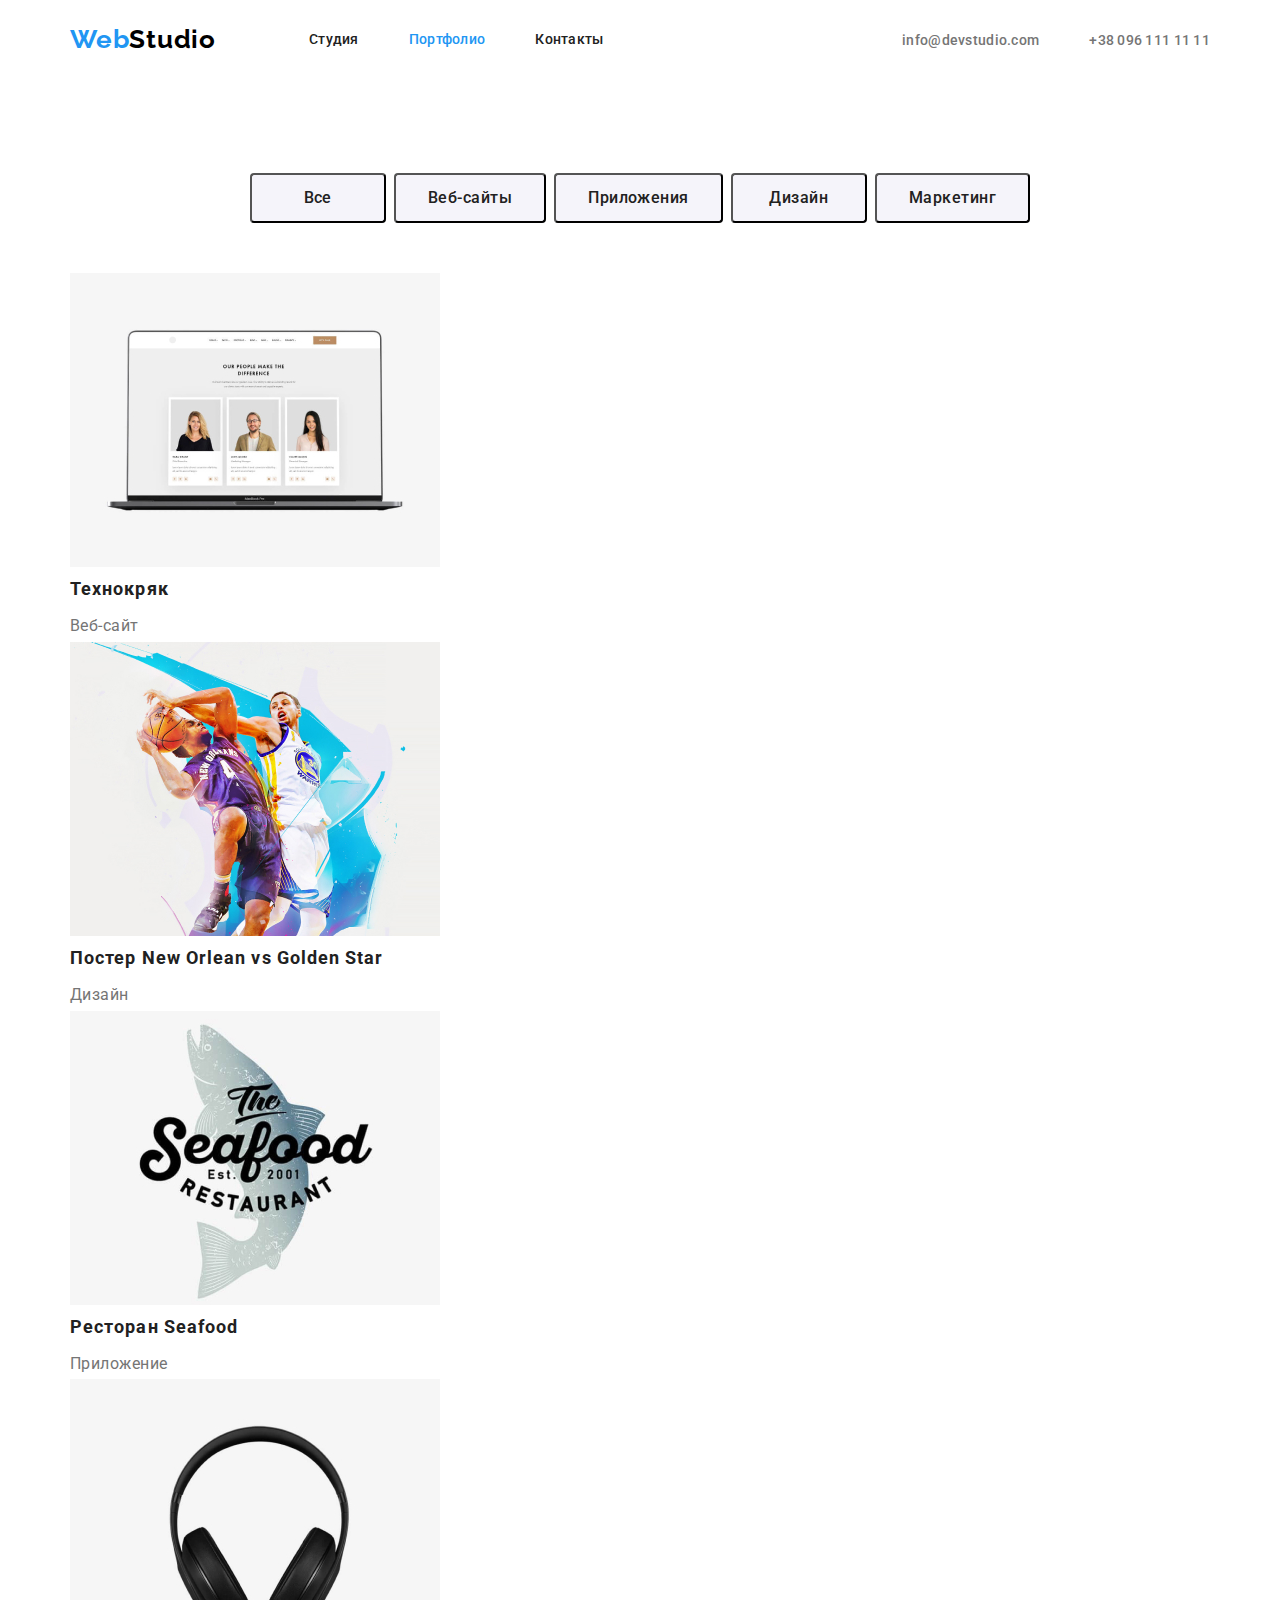
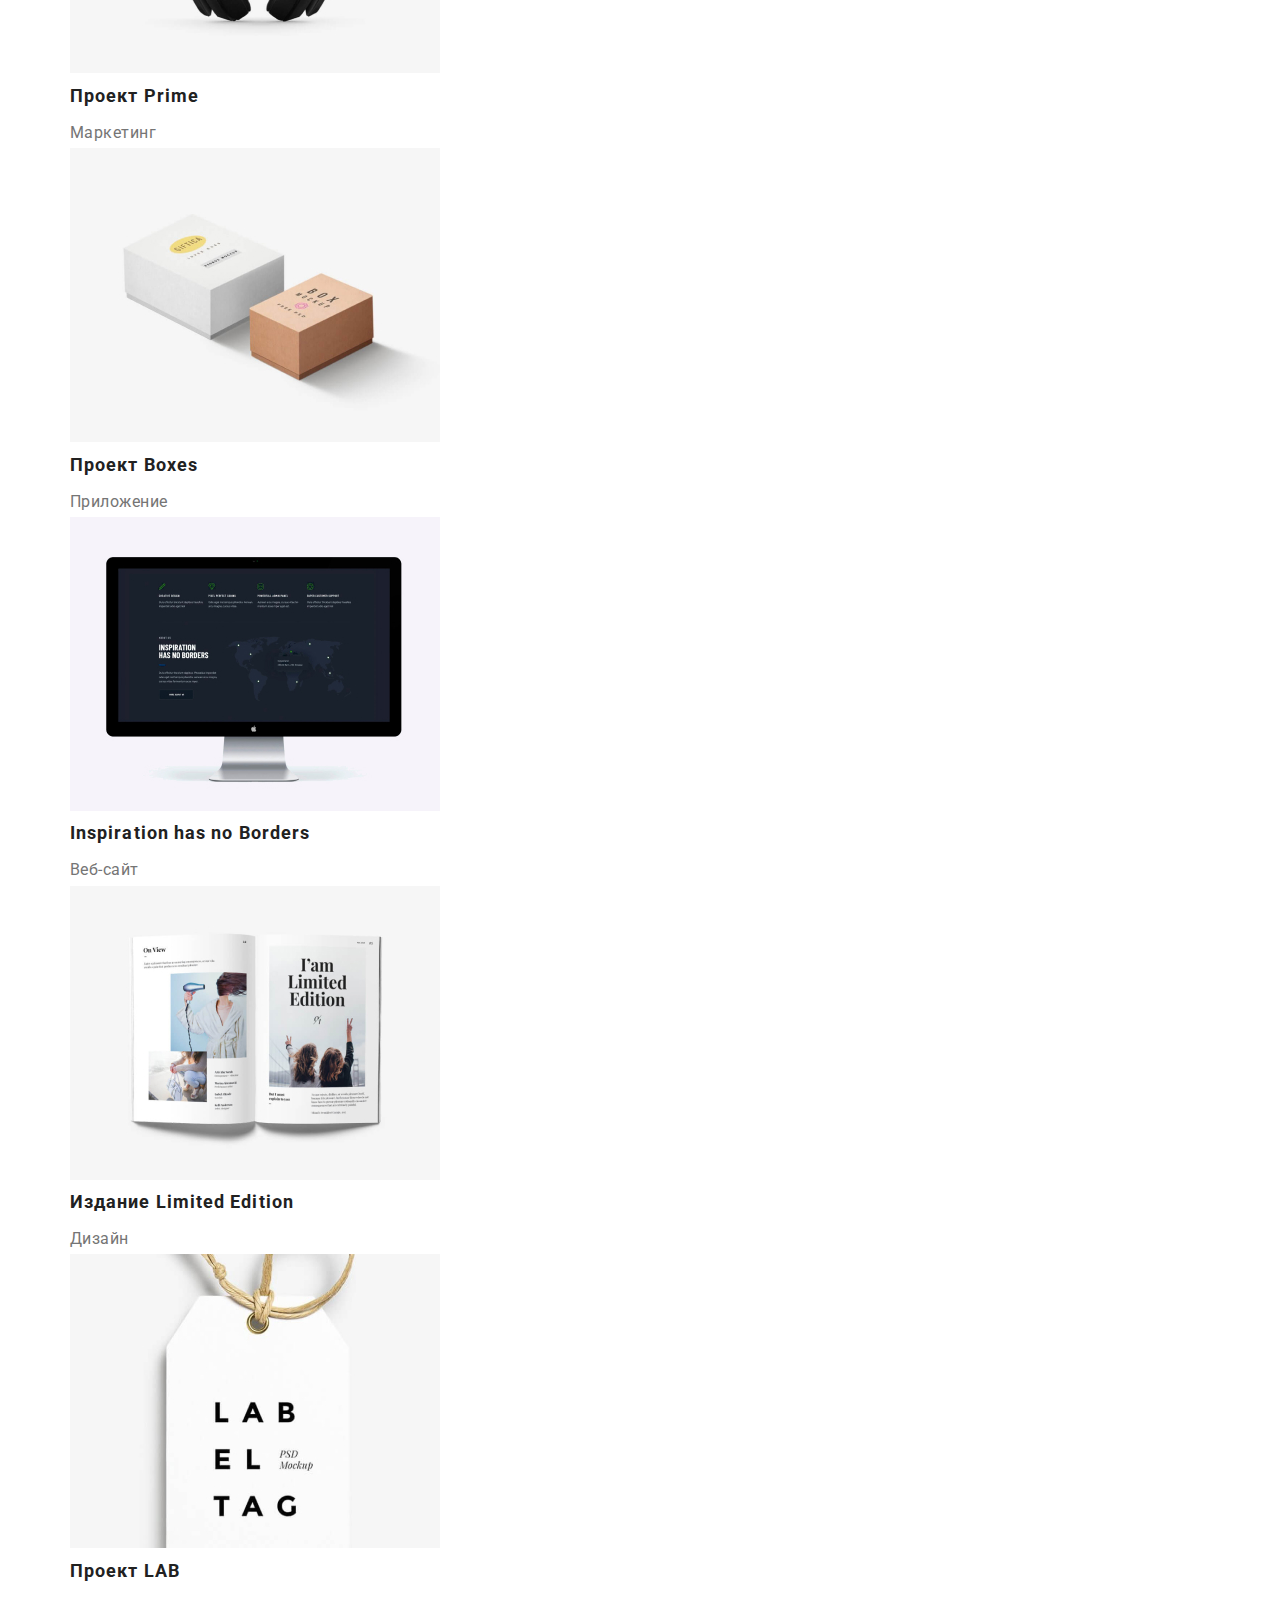
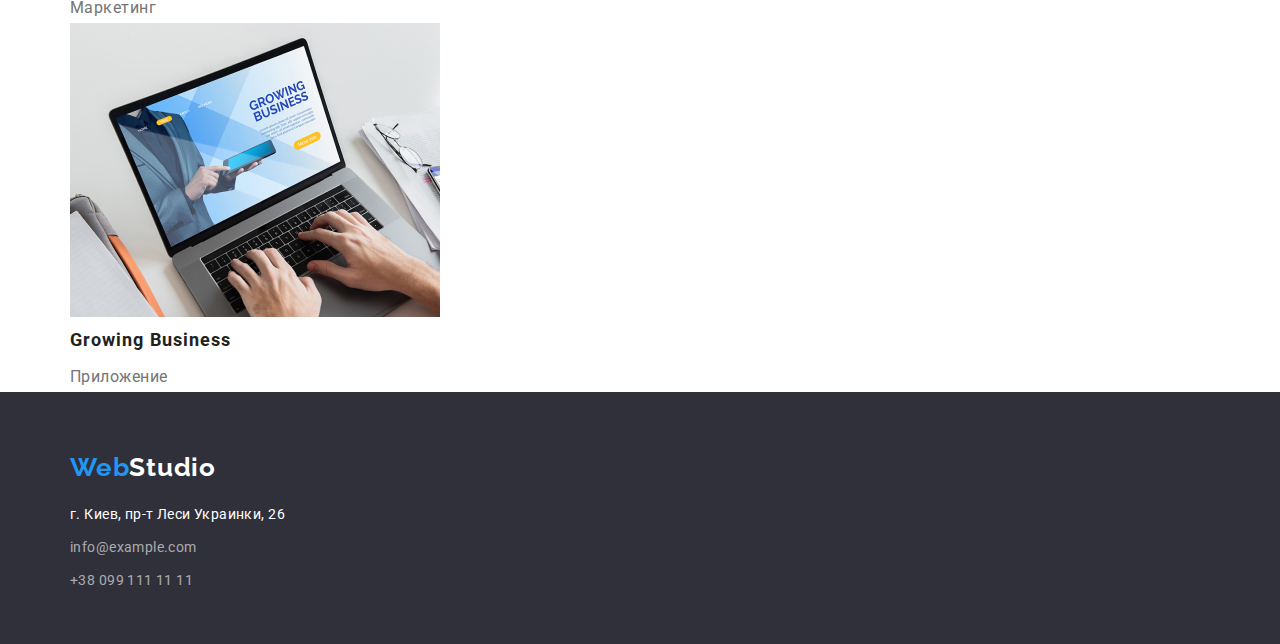
==== commit 93e7be57: "фиксит кнопки в портфолио" ====
--- a/portfolio.html
+++ b/portfolio.html
@@ -47,7 +47,7 @@
       <section class="portfolio">
         <!--<h1>Наши работы</h1>-->
         <div class="container">
-          <ul class="list">
+          <ul class="list btn">
             <li class="item">
               <button type="button" class="button">Все</button>
             </li>
--- a/css/styles.css
+++ b/css/styles.css
@@ -170,10 +170,6 @@
   font-size: 16px;
   line-height: 1.9;
   letter-spacing: 0.06em;
-}
-
-.btn {
-  display: block;
 }
 
 /* section */
@@ -345,6 +341,13 @@
 }
 
 /*portfolio.html*/
+.btn {
+  display: flex;
+  margin-top: 94px;
+  margin-bottom: 50px;
+  justify-content: center;
+}
+
 .portfolio .button {
   font-weight: 500;
   background-color: var(--portfolio-button-background);
@@ -352,6 +355,7 @@
   font-size: 16px;
   line-height: 1.6;
   letter-spacing: 0.03em;
+  border-block: ;
 }
 .portfolio .button:hover,
 .portfolio .button:focus {
@@ -359,6 +363,10 @@
   color: var(--white);
 }
 
+.portfolio .item:not(:last-child) {
+  margin-right: 8px;
+}
+
 .portfolio-title {
   margin-top: 0;
   margin-bottom: 4px;
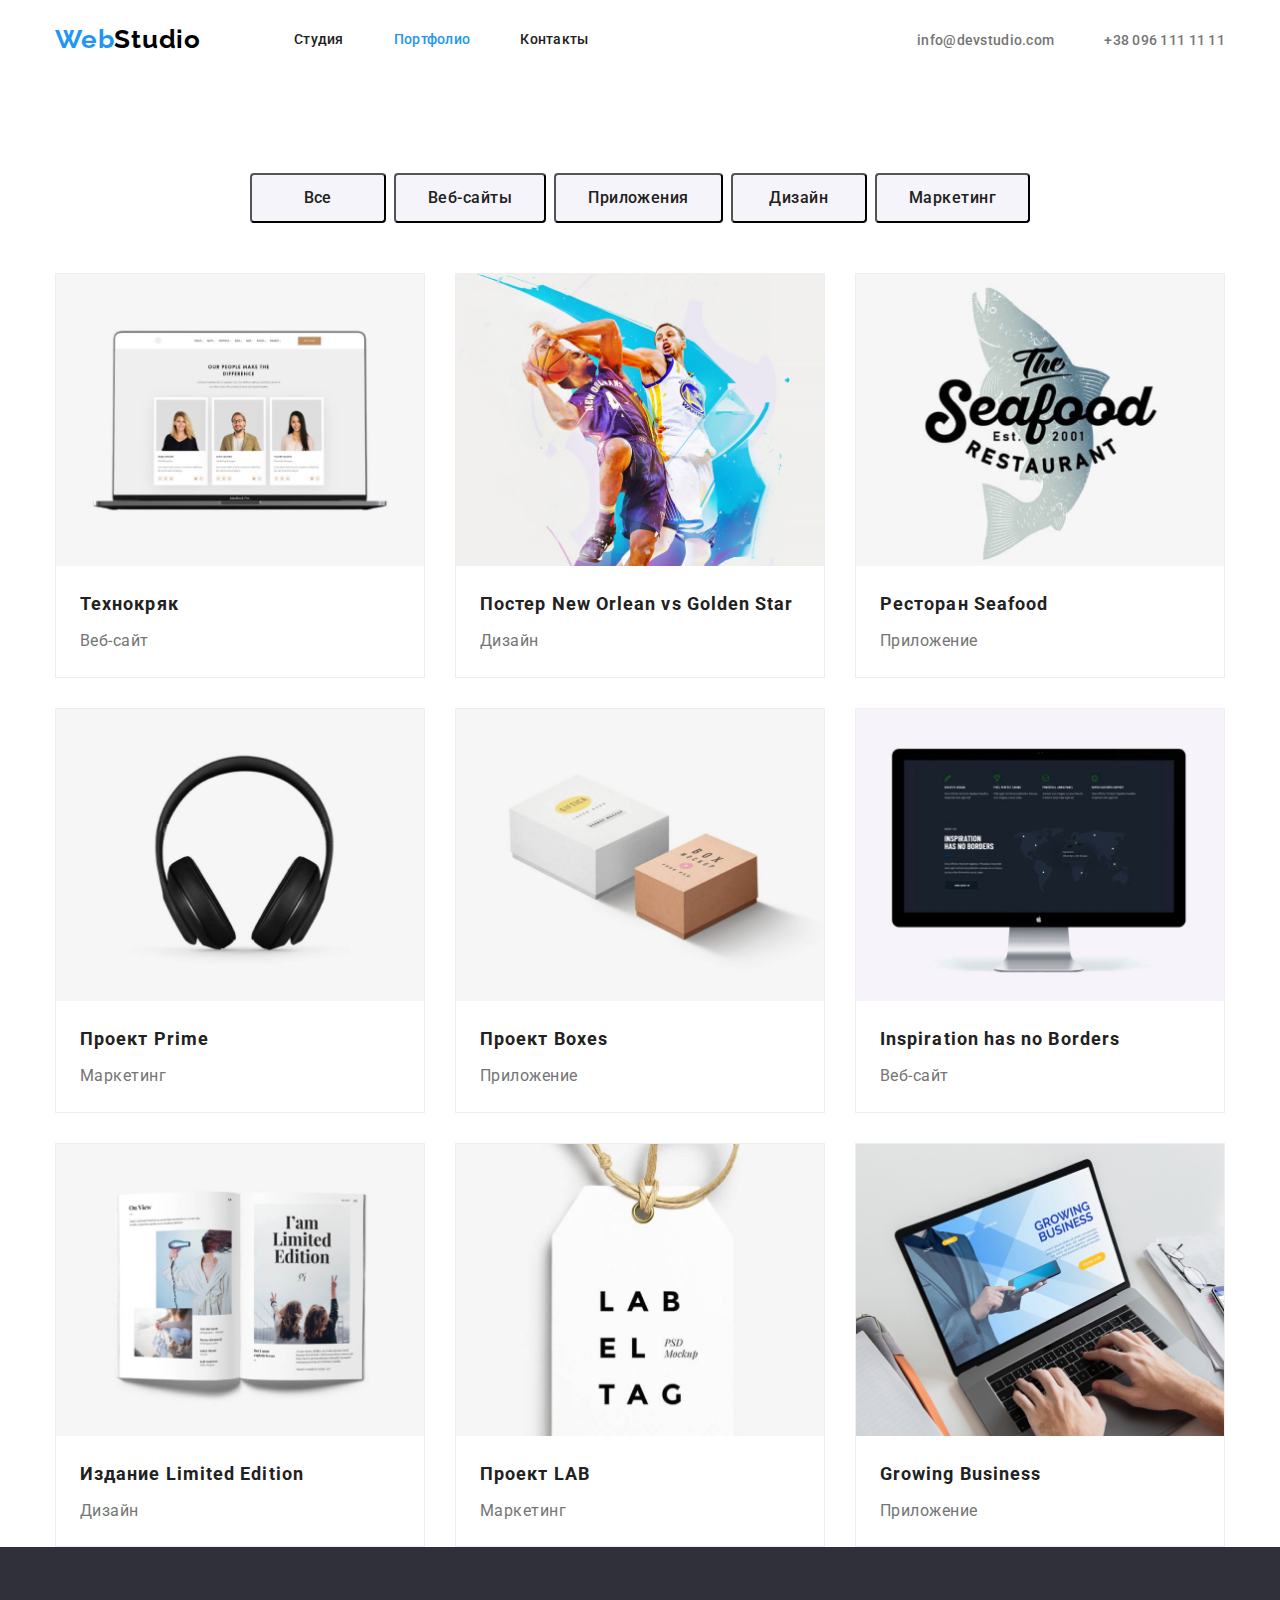
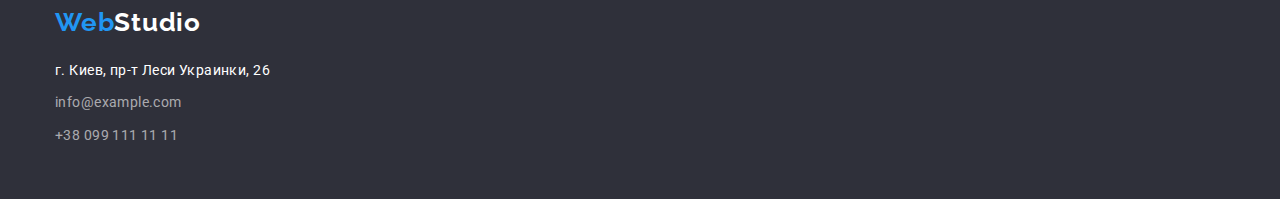
==== commit c14553f3: "центрирует блоки для портфолио" ====
--- a/portfolio.html
+++ b/portfolio.html
@@ -67,10 +67,11 @@
         </div>
 
         <div class="container">
-          <ul class="list">
-            <li>
-              <a href="">
-                <img
+          <ul class="our-work list">
+            <li class="our-work-card">
+              <a href="">
+                <img
+                  class="picture"
                   src="./images/portfolio1.jpg"
                   alt="ноутбук с открытым сайтом"
                   width="370"
@@ -80,9 +81,10 @@
               <h2 class="portfolio-title">Технокряк</h2>
               <p class="portfolio-text">Веб-сайт</p>
             </li>
-            <li>
-              <a href="">
-                <img
+            <li class="our-work-card">
+              <a href="">
+                <img
+                  class="picture"
                   src="./images/portfolio2.jpg"
                   alt="два баскедболиста"
                   width="370"
@@ -92,9 +94,10 @@
               <h2 class="portfolio-title">Постер New Orlean vs Golden Star</h2>
               <p class="portfolio-text">Дизайн</p>
             </li>
-            <li>
-              <a href="">
-                <img
+            <li class="our-work-card">
+              <a href="">
+                <img
+                  class="picture"
                   src="./images/portfolio3.jpg"
                   alt="название приложения"
                   width="370"
@@ -104,9 +107,10 @@
               <h2 class="portfolio-title">Ресторан Seafood</h2>
               <p class="portfolio-text">Приложение</p>
             </li>
-            <li>
-              <a href="">
-                <img
+            <li class="our-work-card">
+              <a href="">
+                <img
+                  class="picture"
                   src="./images/portfolio4.jpg"
                   alt="наушники"
                   width="370"
@@ -116,9 +120,10 @@
               <h2 class="portfolio-title">Проект Prime</h2>
               <p class="portfolio-text">Маркетинг</p>
             </li>
-            <li>
-              <a href="">
-                <img
+            <li class="our-work-card">
+              <a href="">
+                <img
+                  class="picture"
                   src="./images/portfolio5.jpg"
                   alt="коробки"
                   width="370"
@@ -128,9 +133,10 @@
               <h2 class="portfolio-title">Проект Boxes</h2>
               <p class="portfolio-text">Приложение</p>
             </li>
-            <li>
-              <a href="">
-                <img
+            <li class="our-work-card">
+              <a href="">
+                <img
+                  class="picture"
                   src="./images/portfolio6.jpg"
                   alt="сайт на робочем столе"
                   width="370"
@@ -140,9 +146,10 @@
               <h2 class="portfolio-title">Inspiration has no Borders</h2>
               <p class="portfolio-text">Веб-сайт</p>
             </li>
-            <li>
-              <a href="">
-                <img
+            <li class="our-work-card">
+              <a href="">
+                <img
+                  class="picture"
                   src="./images/portfolio7.jpg"
                   alt="открытая книга"
                   width="370"
@@ -152,9 +159,10 @@
               <h2 class="portfolio-title">Издание Limited Edition</h2>
               <p class="portfolio-text">Дизайн</p>
             </li>
-            <li>
-              <a href="">
-                <img
+            <li class="our-work-card">
+              <a href="">
+                <img
+                  class="picture"
                   src="./images/portfolio8.jpg"
                   alt="бирка LAB"
                   width="370"
@@ -164,9 +172,10 @@
               <h2 class="portfolio-title">Проект LAB</h2>
               <p class="portfolio-text">Маркетинг</p>
             </li>
-            <li>
-              <a href="">
-                <img
+            <li class="our-work-card">
+              <a href="">
+                <img
+                  class="picture"
                   src="./images/portfolio9.jpg"
                   alt="Приложение Growing Business"
                   width="370"
--- a/css/styles.css
+++ b/css/styles.css
@@ -27,7 +27,7 @@
 }
 
 .container {
-  width: 1170px;
+  width: 1200px;
   padding-left: 15px;
   padding-right: 15px;
   margin-left: auto;
@@ -355,8 +355,8 @@
   font-size: 16px;
   line-height: 1.6;
   letter-spacing: 0.03em;
-  border-block: ;
-}
+}
+
 .portfolio .button:hover,
 .portfolio .button:focus {
   background-color: var(--blue);
@@ -367,7 +367,38 @@
   margin-right: 8px;
 }
 
+.portfolio .our-work {
+  display: flex;
+  flex-wrap: wrap;
+}
+
+.our-work-card {
+  width: calc((100% - 60px) / 3);
+  background-color: var(--white);
+  margin-right: 30px;
+  margin-bottom: 30px;
+  border: 1px solid #eeeeee;
+}
+
+.our-work-card:nth-child(3n) {
+  margin-right: 0;
+}
+
+.our-work-card:nth-last-child(-n + 3) {
+  margin-bottom: 0;
+}
+
+/* margin-right: 30px;
+  
+}
+
+
+
+ */
+
 .portfolio-title {
+  padding-top: 20px;
+  padding-left: 24px;
   margin-top: 0;
   margin-bottom: 4px;
 
@@ -378,6 +409,8 @@
 }
 
 .portfolio-text {
+  padding-left: 24px;
+  padding-bottom: 20px;
   margin-top: 0;
   margin-bottom: 0;
 
